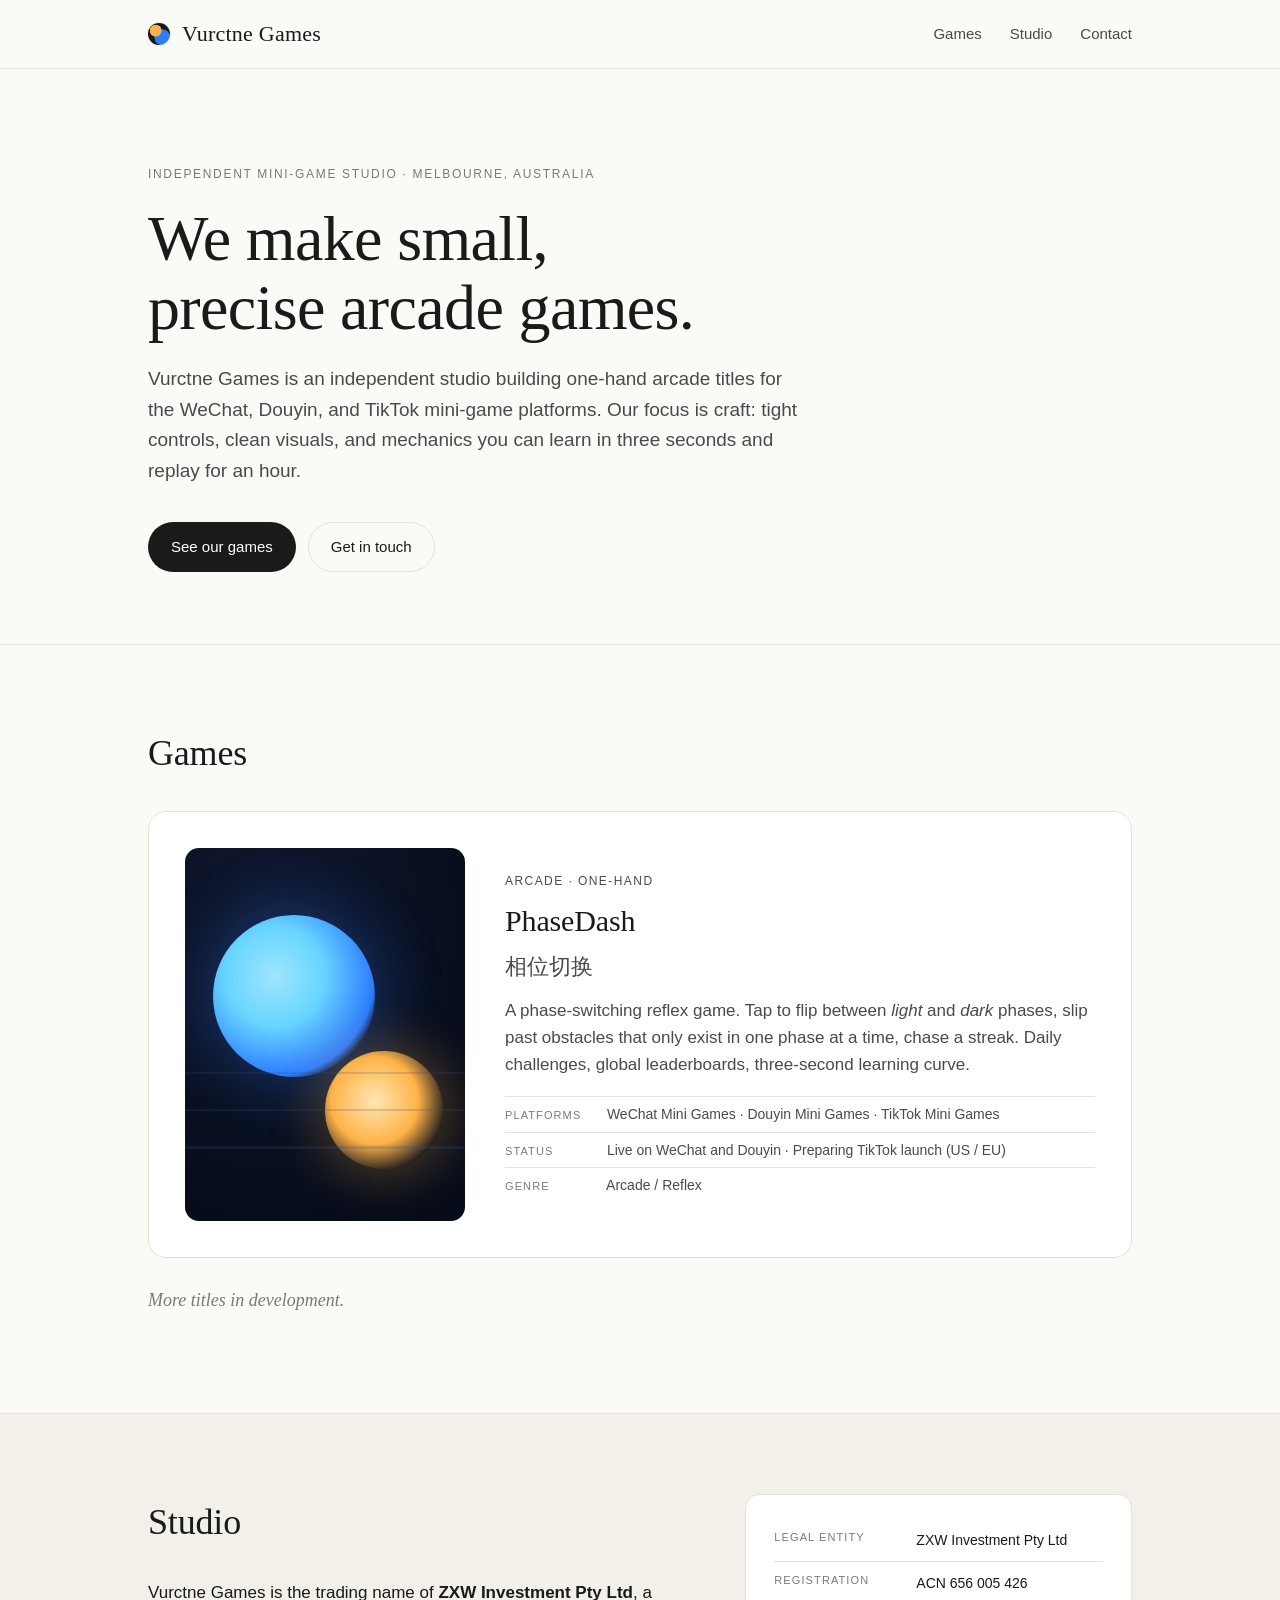
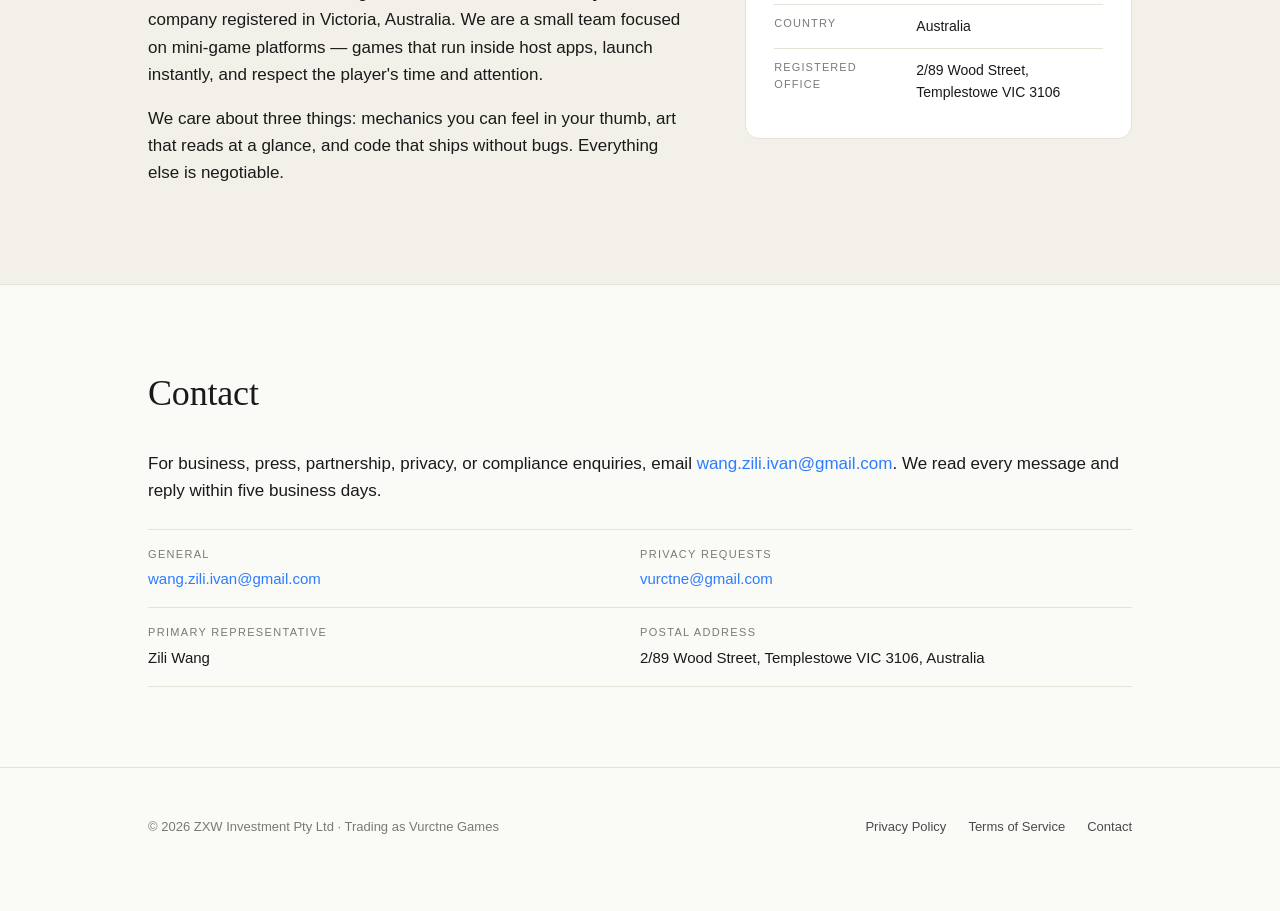
==== public/index.html @ df250c86 "Add wrangler.jsonc; move site into public/; add 404 page Cloudflare's Workers+Static-Assets flow dep" ====
<!doctype html>
<html lang="en">
<head>
<meta charset="utf-8" />
<meta name="viewport" content="width=device-width, initial-scale=1" />
<title>Vurctne Games — Independent mini-game studio</title>
<meta name="description" content="Vurctne Games is an independent mini-game studio based in Melbourne, Australia. We build arcade games for the WeChat, Douyin, and TikTok mini-game platforms." />
<link rel="stylesheet" href="styles.css" />
<link rel="icon" href="data:image/svg+xml,%3Csvg xmlns='http://www.w3.org/2000/svg' viewBox='0 0 32 32'%3E%3Ccircle cx='16' cy='16' r='12' fill='%232D7CFF'/%3E%3Ccircle cx='16' cy='16' r='6' fill='%23FFB347'/%3E%3C/svg%3E" />
</head>
<body>

<header class="site-header">
  <div class="container header-inner">
    <a class="brand" href="/">
      <span class="brand-mark" aria-hidden="true"></span>
      <span class="brand-name">Vurctne Games</span>
    </a>
    <nav class="site-nav" aria-label="Primary">
      <a href="#games">Games</a>
      <a href="#studio">Studio</a>
      <a href="#contact">Contact</a>
    </nav>
  </div>
</header>

<main>

  <section class="hero">
    <div class="container">
      <p class="eyebrow">Independent mini-game studio · Melbourne, Australia</p>
      <h1>We make small, precise arcade games.</h1>
      <p class="lede">Vurctne Games is an independent studio building one-hand arcade titles for the WeChat, Douyin, and TikTok mini-game platforms. Our focus is craft: tight controls, clean visuals, and mechanics you can learn in three seconds and replay for an hour.</p>
      <div class="hero-actions">
        <a class="btn btn-primary" href="#games">See our games</a>
        <a class="btn btn-ghost" href="#contact">Get in touch</a>
      </div>
    </div>
  </section>

  <section id="games" class="section">
    <div class="container">
      <h2 class="section-title">Games</h2>

      <article class="game-card">
        <div class="game-art" aria-hidden="true">
          <div class="orb orb-cool"></div>
          <div class="orb orb-warm"></div>
          <div class="game-track"></div>
        </div>
        <div class="game-body">
          <p class="tag">Arcade · One-hand</p>
          <h3>PhaseDash</h3>
          <p class="game-chinese">相位切换</p>
          <p>A phase-switching reflex game. Tap to flip between <em>light</em> and <em>dark</em> phases, slip past obstacles that only exist in one phase at a time, chase a streak. Daily challenges, global leaderboards, three-second learning curve.</p>
          <ul class="game-meta">
            <li><strong>Platforms</strong> WeChat Mini Games · Douyin Mini Games · TikTok Mini Games</li>
            <li><strong>Status</strong> Live on WeChat and Douyin · Preparing TikTok launch (US / EU)</li>
            <li><strong>Genre</strong> Arcade / Reflex</li>
          </ul>
        </div>
      </article>

      <p class="more-soon">More titles in development.</p>
    </div>
  </section>

  <section id="studio" class="section section-alt">
    <div class="container two-col">
      <div>
        <h2 class="section-title">Studio</h2>
        <p>Vurctne Games is the trading name of <strong>ZXW Investment Pty Ltd</strong>, a company registered in Victoria, Australia. We are a small team focused on mini-game platforms — games that run inside host apps, launch instantly, and respect the player's time and attention.</p>
        <p>We care about three things: mechanics you can feel in your thumb, art that reads at a glance, and code that ships without bugs. Everything else is negotiable.</p>
      </div>
      <aside class="studio-facts">
        <dl>
          <div><dt>Legal entity</dt><dd>ZXW Investment Pty Ltd</dd></div>
          <div><dt>Registration</dt><dd>ACN 656 005 426</dd></div>
          <div><dt>Country</dt><dd>Australia</dd></div>
          <div><dt>Registered office</dt><dd>2/89 Wood Street, Templestowe VIC 3106</dd></div>
        </dl>
      </aside>
    </div>
  </section>

  <section id="contact" class="section">
    <div class="container">
      <h2 class="section-title">Contact</h2>
      <p>For business, press, partnership, privacy, or compliance enquiries, email <a href="mailto:wang.zili.ivan@gmail.com">wang.zili.ivan@gmail.com</a>. We read every message and reply within five business days.</p>
      <dl class="contact-list">
        <div><dt>General</dt><dd><a href="mailto:wang.zili.ivan@gmail.com">wang.zili.ivan@gmail.com</a></dd></div>
        <div><dt>Privacy requests</dt><dd><a href="mailto:vurctne@gmail.com">vurctne@gmail.com</a></dd></div>
        <div><dt>Primary representative</dt><dd>Zili Wang</dd></div>
        <div><dt>Postal address</dt><dd>2/89 Wood Street, Templestowe VIC 3106, Australia</dd></div>
      </dl>
    </div>
  </section>

</main>

<footer class="site-footer">
  <div class="container footer-inner">
    <p>&copy; <span id="year">2026</span> ZXW Investment Pty Ltd · Trading as Vurctne Games</p>
    <nav aria-label="Legal">
      <a href="privacy.html">Privacy Policy</a>
      <a href="terms.html">Terms of Service</a>
      <a href="mailto:wang.zili.ivan@gmail.com">Contact</a>
    </nav>
  </div>
</footer>

</body>
</html>
---- public/styles.css ----
:root {
  --bg: #FAFAF7;
  --bg-alt: #F2F0E9;
  --ink: #1A1A1A;
  --ink-soft: #4A4A4A;
  --muted: #7A7A75;
  --line: #E5E2D8;
  --accent: #2D7CFF;
  --accent-warm: #FFB347;
  --max: 1040px;
  --serif: "Instrument Serif", "Cormorant Garamond", "Source Serif Pro", Georgia, "Times New Roman", serif;
  --sans: "Inter", -apple-system, BlinkMacSystemFont, "Segoe UI", Roboto, "Helvetica Neue", Arial, sans-serif;
}

* { box-sizing: border-box; }

html, body {
  margin: 0;
  padding: 0;
  background: var(--bg);
  color: var(--ink);
  font-family: var(--sans);
  font-size: 17px;
  line-height: 1.6;
  -webkit-font-smoothing: antialiased;
  -moz-osx-font-smoothing: grayscale;
}

a {
  color: var(--accent);
  text-decoration: none;
  border-bottom: 1px solid transparent;
  transition: border-color 120ms ease;
}
a:hover { border-bottom-color: var(--accent); }

.container {
  max-width: var(--max);
  margin: 0 auto;
  padding: 0 28px;
}

/* ---------- header ---------- */
.site-header {
  border-bottom: 1px solid var(--line);
  background: var(--bg);
  position: sticky;
  top: 0;
  z-index: 10;
  backdrop-filter: saturate(160%) blur(8px);
  -webkit-backdrop-filter: saturate(160%) blur(8px);
}
.header-inner {
  display: flex;
  align-items: center;
  justify-content: space-between;
  height: 68px;
}
.brand {
  display: inline-flex;
  align-items: center;
  gap: 12px;
  color: var(--ink);
  border: none;
  font-weight: 500;
}
.brand-name {
  font-family: var(--serif);
  font-size: 22px;
  letter-spacing: 0.01em;
}
.brand-mark {
  width: 22px;
  height: 22px;
  border-radius: 50%;
  background:
    radial-gradient(circle at 35% 35%, var(--accent-warm) 0%, var(--accent-warm) 28%, transparent 30%),
    radial-gradient(circle at 65% 65%, var(--accent) 0%, var(--accent) 38%, transparent 40%),
    #1A1A1A;
  box-shadow: 0 0 0 1px rgba(0,0,0,0.06);
}
.site-nav {
  display: inline-flex;
  gap: 28px;
  font-size: 15px;
}
.site-nav a {
  color: var(--ink-soft);
  border: none;
}
.site-nav a:hover { color: var(--ink); }

/* ---------- hero ---------- */
.hero {
  padding: 96px 0 72px;
  border-bottom: 1px solid var(--line);
}
.eyebrow {
  text-transform: uppercase;
  font-size: 12px;
  letter-spacing: 0.14em;
  color: var(--muted);
  margin: 0 0 20px;
  font-weight: 500;
}
h1 {
  font-family: var(--serif);
  font-weight: 400;
  font-size: clamp(40px, 6vw, 64px);
  line-height: 1.08;
  letter-spacing: -0.01em;
  margin: 0 0 22px;
  max-width: 18ch;
}
.lede {
  font-size: 19px;
  color: var(--ink-soft);
  max-width: 62ch;
  margin: 0 0 36px;
}
.hero-actions { display: flex; gap: 12px; flex-wrap: wrap; }

.btn {
  display: inline-flex;
  align-items: center;
  justify-content: center;
  padding: 12px 22px;
  font-size: 15px;
  font-weight: 500;
  border-radius: 999px;
  border: 1px solid transparent;
  transition: transform 100ms ease, background 120ms ease, color 120ms ease, border-color 120ms ease;
}
.btn-primary {
  background: var(--ink);
  color: #fff;
}
.btn-primary:hover { background: #000; border-bottom-color: transparent; }
.btn-ghost {
  background: transparent;
  color: var(--ink);
  border-color: var(--line);
}
.btn-ghost:hover { border-color: var(--ink); border-bottom-color: var(--ink); }

/* ---------- sections ---------- */
.section {
  padding: 80px 0;
  border-bottom: 1px solid var(--line);
}
.section-alt { background: var(--bg-alt); }
.section-title {
  font-family: var(--serif);
  font-weight: 400;
  font-size: 36px;
  margin: 0 0 28px;
  letter-spacing: -0.005em;
}
h3 {
  font-family: var(--serif);
  font-weight: 400;
  font-size: 30px;
  margin: 0 0 4px;
  letter-spacing: -0.005em;
}

.two-col {
  display: grid;
  grid-template-columns: 1.4fr 1fr;
  gap: 56px;
  align-items: start;
}
@media (max-width: 760px) {
  .two-col { grid-template-columns: 1fr; gap: 32px; }
}

/* ---------- game card ---------- */
.game-card {
  display: grid;
  grid-template-columns: 280px 1fr;
  gap: 40px;
  align-items: center;
  padding: 36px;
  border: 1px solid var(--line);
  border-radius: 18px;
  background: #fff;
}
@media (max-width: 760px) {
  .game-card { grid-template-columns: 1fr; gap: 24px; padding: 24px; }
}

.game-art {
  position: relative;
  aspect-ratio: 3 / 4;
  border-radius: 14px;
  overflow: hidden;
  background: radial-gradient(120% 120% at 30% 20%, #0F1830 0%, #070C1A 70%);
}
.orb {
  position: absolute;
  border-radius: 50%;
  filter: blur(0.5px);
}
.orb-cool {
  width: 58%;
  aspect-ratio: 1;
  left: 10%;
  top: 18%;
  background: radial-gradient(circle at 38% 38%, #9FE5FF 0%, #67D5FF 35%, #2D7CFF 70%, rgba(45,124,255,0) 78%);
  box-shadow: 0 0 60px 10px rgba(45,124,255,0.28);
}
.orb-warm {
  width: 42%;
  aspect-ratio: 1;
  right: 8%;
  bottom: 14%;
  background: radial-gradient(circle at 42% 42%, #FFE6B3 0%, #FFB347 45%, rgba(255,179,71,0) 78%);
  box-shadow: 0 0 50px 8px rgba(255,179,71,0.28);
}
.game-track {
  position: absolute;
  inset: 0;
  background:
    linear-gradient(to bottom, transparent 0 60%, rgba(53,81,122,0.35) 60% 60.6%, transparent 60.6% 70%, rgba(53,81,122,0.35) 70% 70.6%, transparent 70.6% 80%, rgba(53,81,122,0.35) 80% 80.6%, transparent 80.6%);
  opacity: 0.6;
}

.game-body p { color: var(--ink-soft); margin: 10px 0; }
.game-chinese {
  font-family: var(--serif);
  font-size: 22px;
  color: var(--muted);
  margin: 0 0 12px !important;
}
.tag {
  display: inline-block;
  font-size: 12px;
  letter-spacing: 0.12em;
  text-transform: uppercase;
  color: var(--muted);
  margin: 0 0 6px !important;
  font-weight: 500;
}
.game-meta {
  list-style: none;
  padding: 0;
  margin: 18px 0 0;
  font-size: 14px;
  color: var(--ink-soft);
}
.game-meta li { padding: 6px 0; border-top: 1px solid var(--line); }
.game-meta li:first-child { border-top: 1px solid var(--line); }
.game-meta strong {
  display: inline-block;
  min-width: 88px;
  color: var(--muted);
  font-weight: 500;
  text-transform: uppercase;
  font-size: 11px;
  letter-spacing: 0.1em;
  margin-right: 10px;
}

.more-soon {
  color: var(--muted);
  font-style: italic;
  margin-top: 28px;
  font-family: var(--serif);
  font-size: 18px;
}

/* ---------- studio facts ---------- */
.studio-facts {
  border: 1px solid var(--line);
  border-radius: 14px;
  padding: 24px 28px;
  background: #fff;
}
.studio-facts dl { margin: 0; }
.studio-facts div {
  display: grid;
  grid-template-columns: 130px 1fr;
  gap: 12px;
  padding: 10px 0;
  border-top: 1px solid var(--line);
  font-size: 14px;
}
.studio-facts div:first-child { border-top: 0; }
.studio-facts dt {
  color: var(--muted);
  text-transform: uppercase;
  font-size: 11px;
  letter-spacing: 0.1em;
  font-weight: 500;
}
.studio-facts dd { margin: 0; color: var(--ink); }

/* ---------- contact ---------- */
.contact-list {
  margin: 24px 0 0;
  display: grid;
  grid-template-columns: repeat(2, 1fr);
  gap: 0;
  border-top: 1px solid var(--line);
}
@media (max-width: 640px) {
  .contact-list { grid-template-columns: 1fr; }
}
.contact-list div {
  padding: 16px 0;
  border-bottom: 1px solid var(--line);
  padding-right: 24px;
}
.contact-list dt {
  font-size: 11px;
  text-transform: uppercase;
  letter-spacing: 0.12em;
  color: var(--muted);
  margin-bottom: 4px;
  font-weight: 500;
}
.contact-list dd { margin: 0; font-size: 15px; }

/* ---------- footer ---------- */
.site-footer {
  padding: 36px 0 60px;
  background: var(--bg);
  color: var(--muted);
  font-size: 13px;
}
.footer-inner {
  display: flex;
  justify-content: space-between;
  align-items: center;
  gap: 20px;
  flex-wrap: wrap;
}
.site-footer nav { display: inline-flex; gap: 22px; }
.site-footer a {
  color: var(--ink-soft);
  border: none;
}
.site-footer a:hover { color: var(--ink); }

/* ---------- legal pages ---------- */
.legal {
  padding: 64px 0 80px;
}
.legal .container { max-width: 760px; }
.legal h1 {
  font-size: clamp(36px, 4.4vw, 48px);
  margin-bottom: 8px;
}
.legal .meta {
  color: var(--muted);
  font-size: 13px;
  text-transform: uppercase;
  letter-spacing: 0.1em;
  margin-bottom: 40px;
}
.legal h2 {
  font-family: var(--serif);
  font-weight: 400;
  font-size: 26px;
  margin: 44px 0 12px;
  letter-spacing: -0.005em;
}
.legal h3 {
  font-family: var(--sans);
  font-weight: 600;
  font-size: 17px;
  margin: 24px 0 8px;
  letter-spacing: 0;
}
.legal p, .legal li {
  color: var(--ink-soft);
}
.legal ul, .legal ol { padding-left: 22px; }
.legal li { margin: 6px 0; }
.legal .toc {
  background: var(--bg-alt);
  border: 1px solid var(--line);
  border-radius: 12px;
  padding: 20px 24px;
  margin: 28px 0 40px;
  font-size: 15px;
}
.legal .toc ol { margin: 8px 0 0; padding-left: 20px; }
.legal .toc li { margin: 4px 0; }
.legal .toc a { color: var(--ink); border: none; }
.legal .toc a:hover { color: var(--accent); }

.back-link {
  display: inline-flex;
  align-items: center;
  gap: 6px;
  color: var(--muted);
  font-size: 14px;
  margin-bottom: 20px;
  border: none;
}
.back-link:hover { color: var(--ink); border: none; }
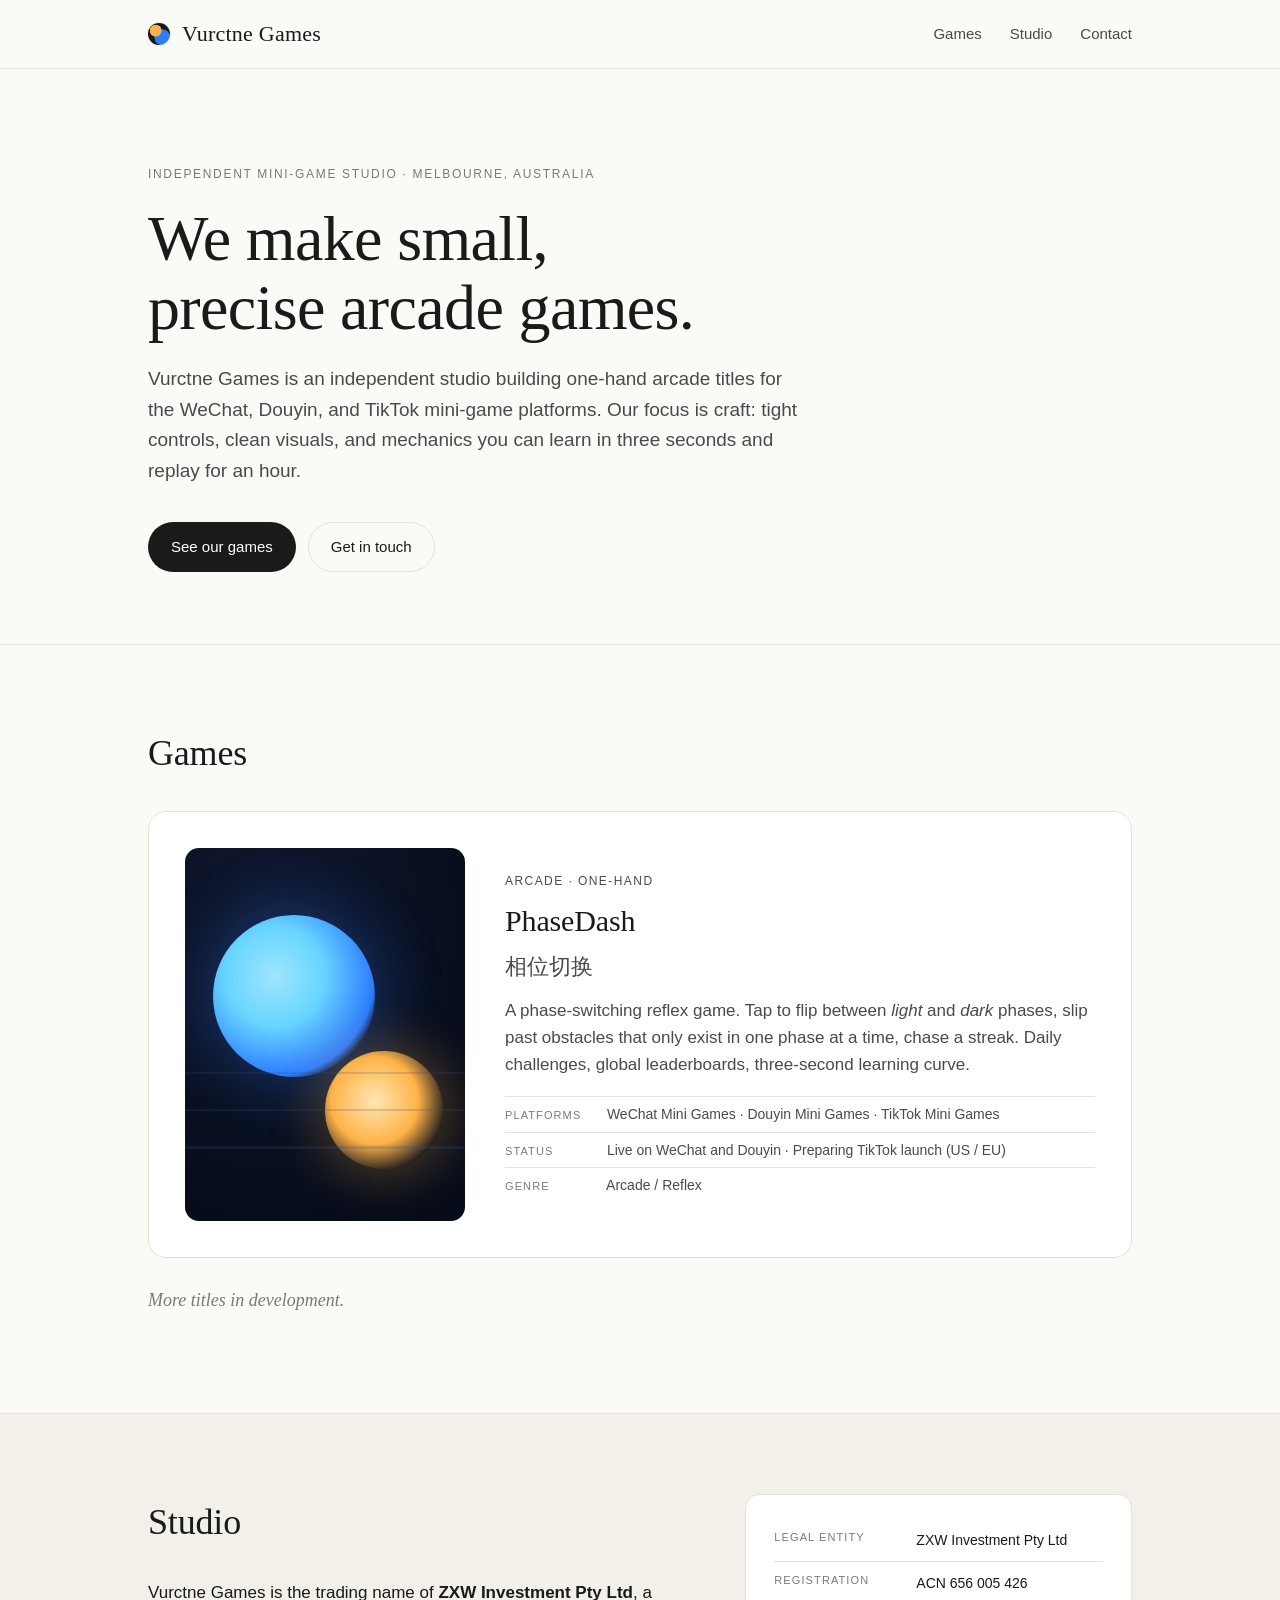
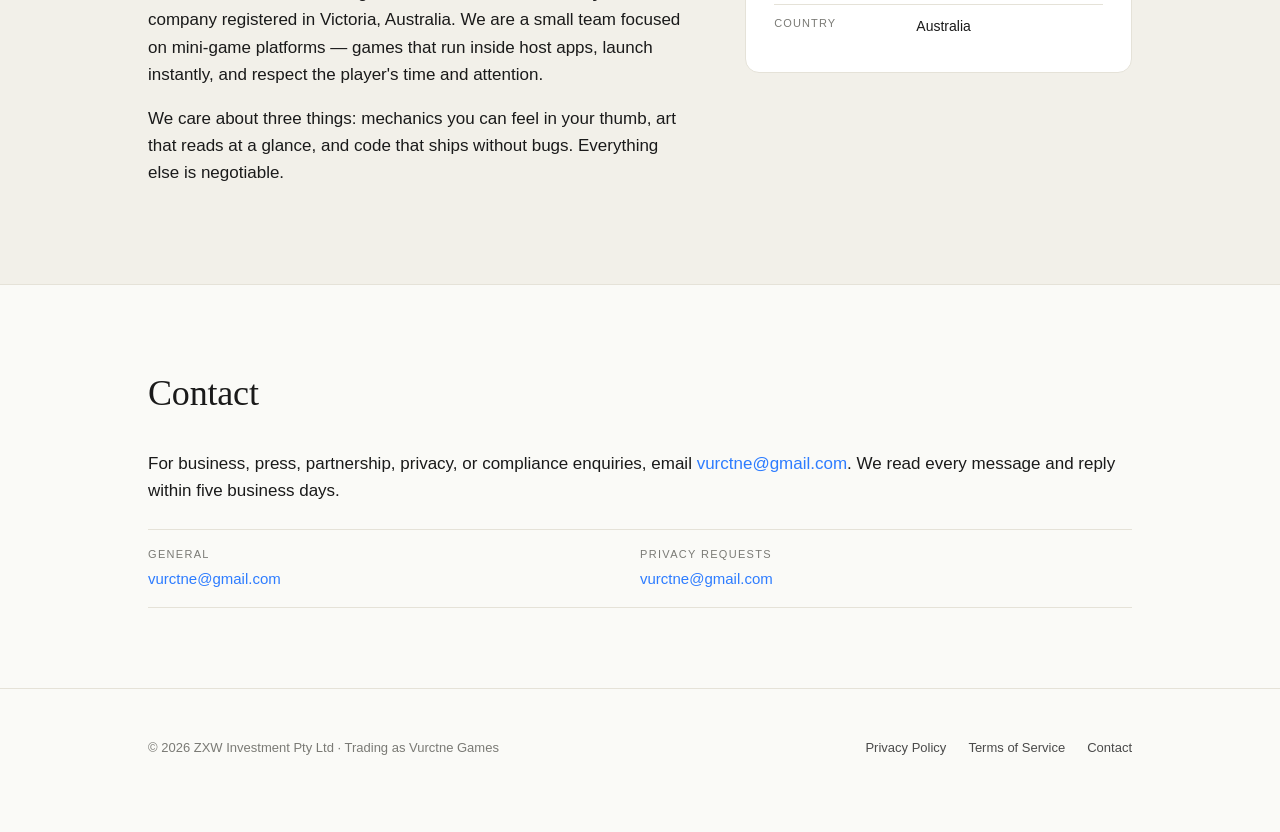
==== commit fed3adb5: "Remove personal address, name, and personal email from site Privacy: strip the registered home addre" ====
--- a/public/index.html
+++ b/public/index.html
@@ -77,7 +77,6 @@
           <div><dt>Legal entity</dt><dd>ZXW Investment Pty Ltd</dd></div>
           <div><dt>Registration</dt><dd>ACN 656 005 426</dd></div>
           <div><dt>Country</dt><dd>Australia</dd></div>
-          <div><dt>Registered office</dt><dd>2/89 Wood Street, Templestowe VIC 3106</dd></div>
         </dl>
       </aside>
     </div>
@@ -86,12 +85,10 @@
   <section id="contact" class="section">
     <div class="container">
       <h2 class="section-title">Contact</h2>
-      <p>For business, press, partnership, privacy, or compliance enquiries, email <a href="mailto:wang.zili.ivan@gmail.com">wang.zili.ivan@gmail.com</a>. We read every message and reply within five business days.</p>
+      <p>For business, press, partnership, privacy, or compliance enquiries, email <a href="mailto:vurctne@gmail.com">vurctne@gmail.com</a>. We read every message and reply within five business days.</p>
       <dl class="contact-list">
-        <div><dt>General</dt><dd><a href="mailto:wang.zili.ivan@gmail.com">wang.zili.ivan@gmail.com</a></dd></div>
+        <div><dt>General</dt><dd><a href="mailto:vurctne@gmail.com">vurctne@gmail.com</a></dd></div>
         <div><dt>Privacy requests</dt><dd><a href="mailto:vurctne@gmail.com">vurctne@gmail.com</a></dd></div>
-        <div><dt>Primary representative</dt><dd>Zili Wang</dd></div>
-        <div><dt>Postal address</dt><dd>2/89 Wood Street, Templestowe VIC 3106, Australia</dd></div>
       </dl>
     </div>
   </section>
@@ -104,7 +101,7 @@
     <nav aria-label="Legal">
       <a href="privacy.html">Privacy Policy</a>
       <a href="terms.html">Terms of Service</a>
-      <a href="mailto:wang.zili.ivan@gmail.com">Contact</a>
+      <a href="mailto:vurctne@gmail.com">Contact</a>
     </nav>
   </div>
 </footer>
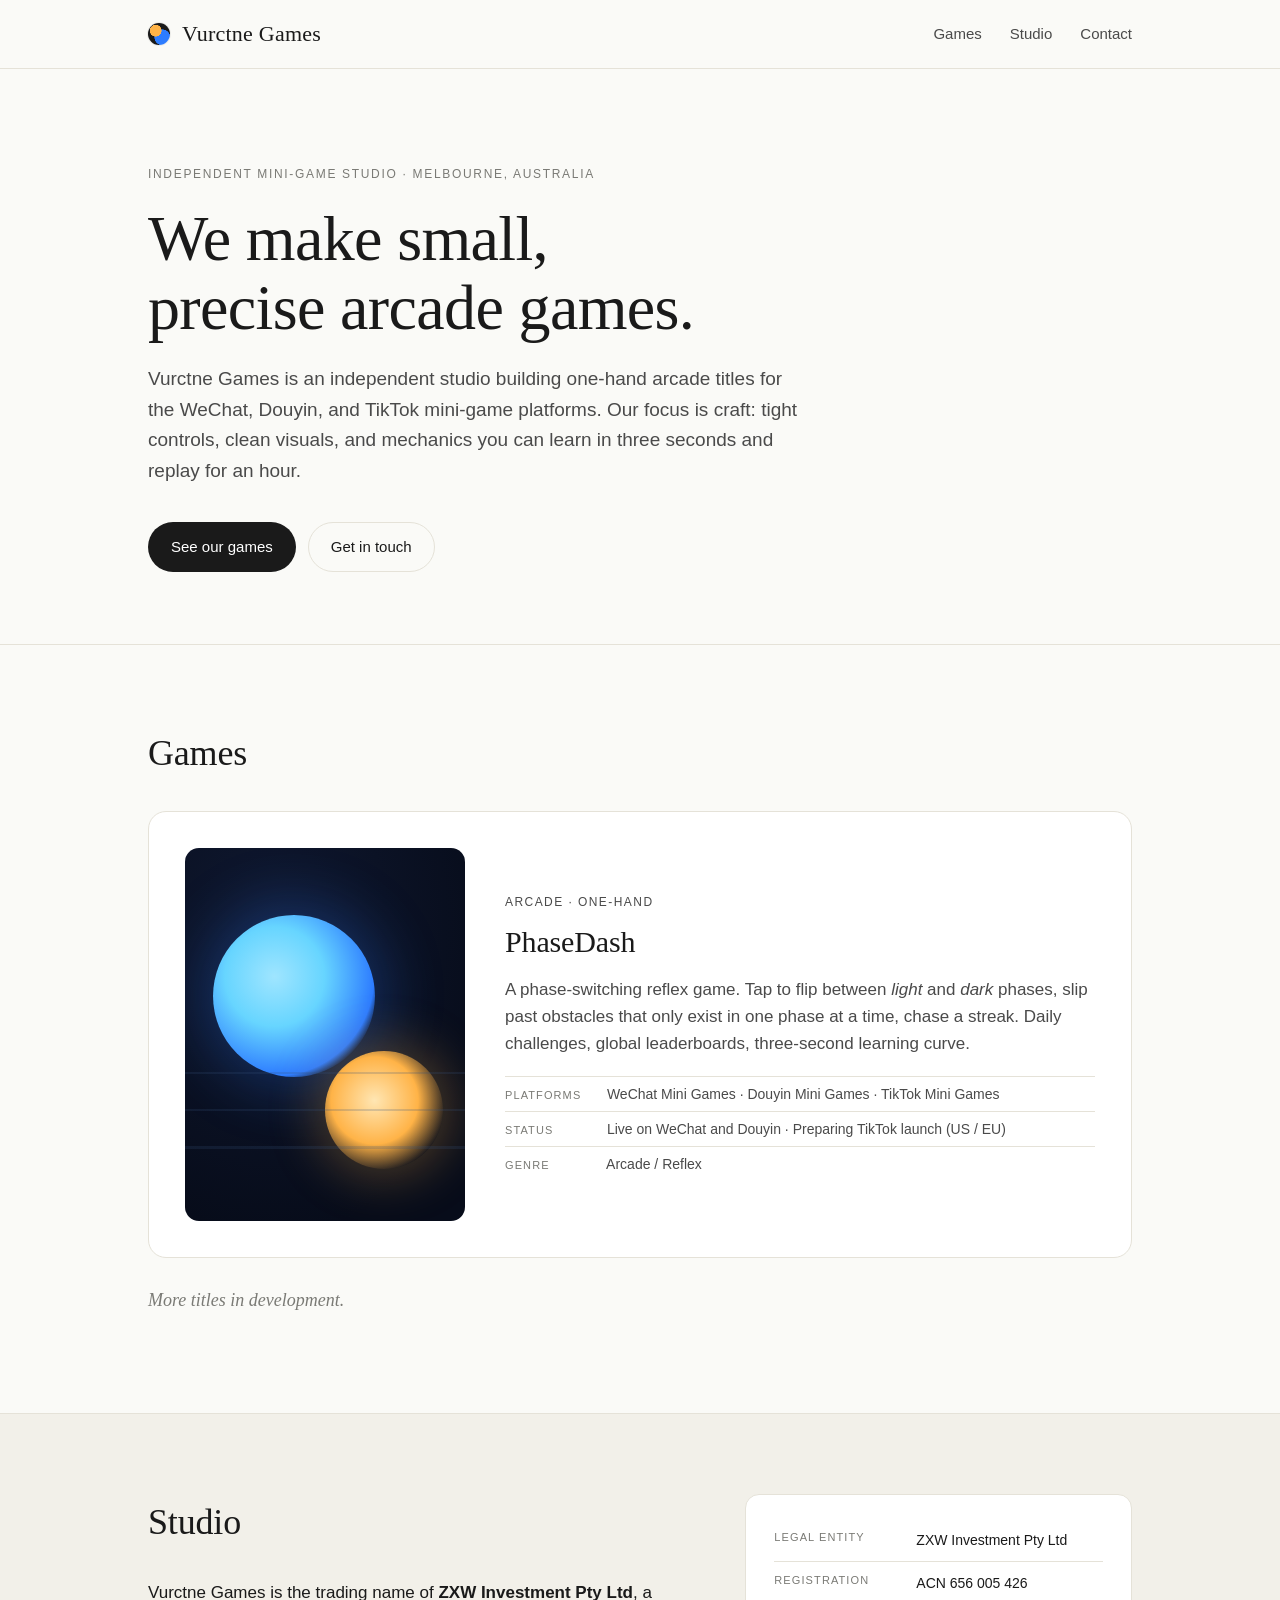
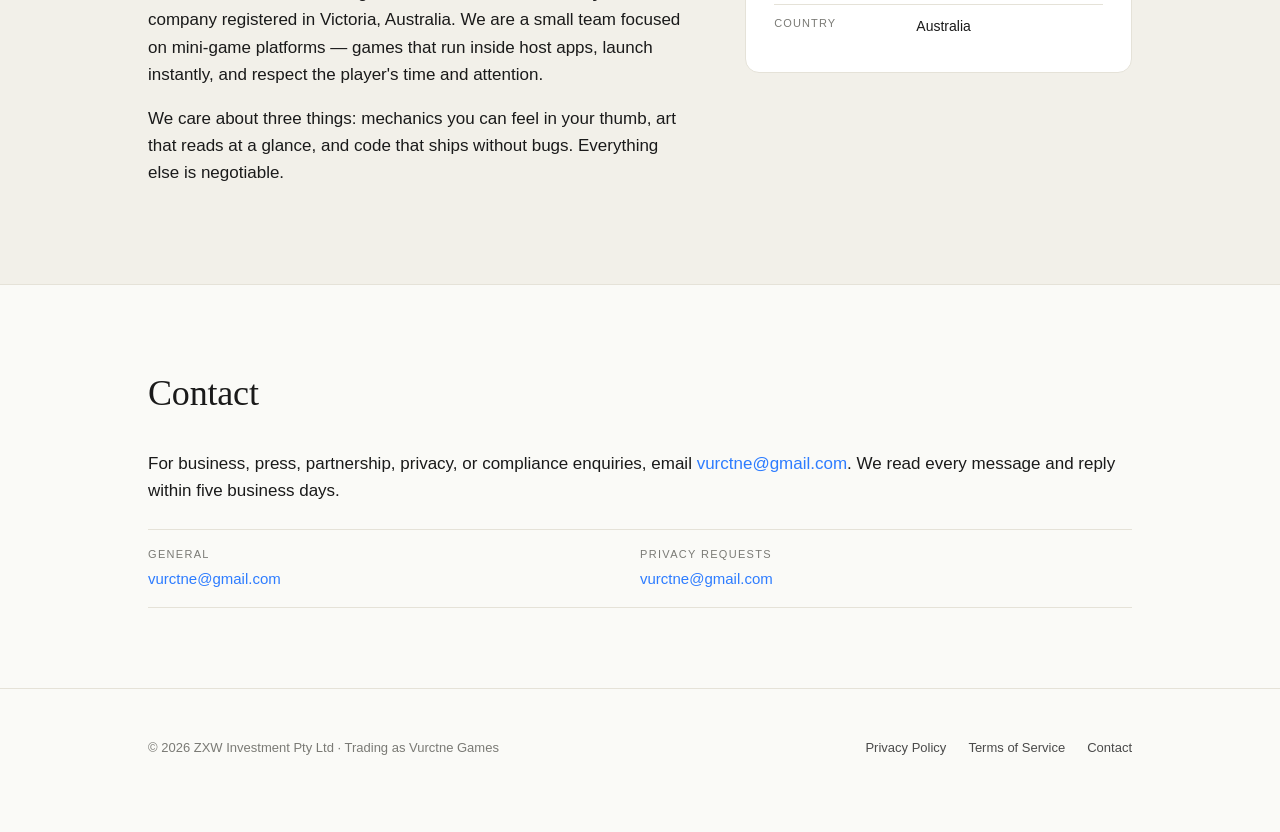
==== commit c65fa5d5: "Remove Chinese subtitle from PhaseDash game card Co-Authored-By: Claude Opus 4.7 (1M context) <norep" ====
--- a/public/index.html
+++ b/public/index.html
@@ -51,7 +51,6 @@
         <div class="game-body">
           <p class="tag">Arcade · One-hand</p>
           <h3>PhaseDash</h3>
-          <p class="game-chinese">相位切换</p>
           <p>A phase-switching reflex game. Tap to flip between <em>light</em> and <em>dark</em> phases, slip past obstacles that only exist in one phase at a time, chase a streak. Daily challenges, global leaderboards, three-second learning curve.</p>
           <ul class="game-meta">
             <li><strong>Platforms</strong> WeChat Mini Games · Douyin Mini Games · TikTok Mini Games</li>
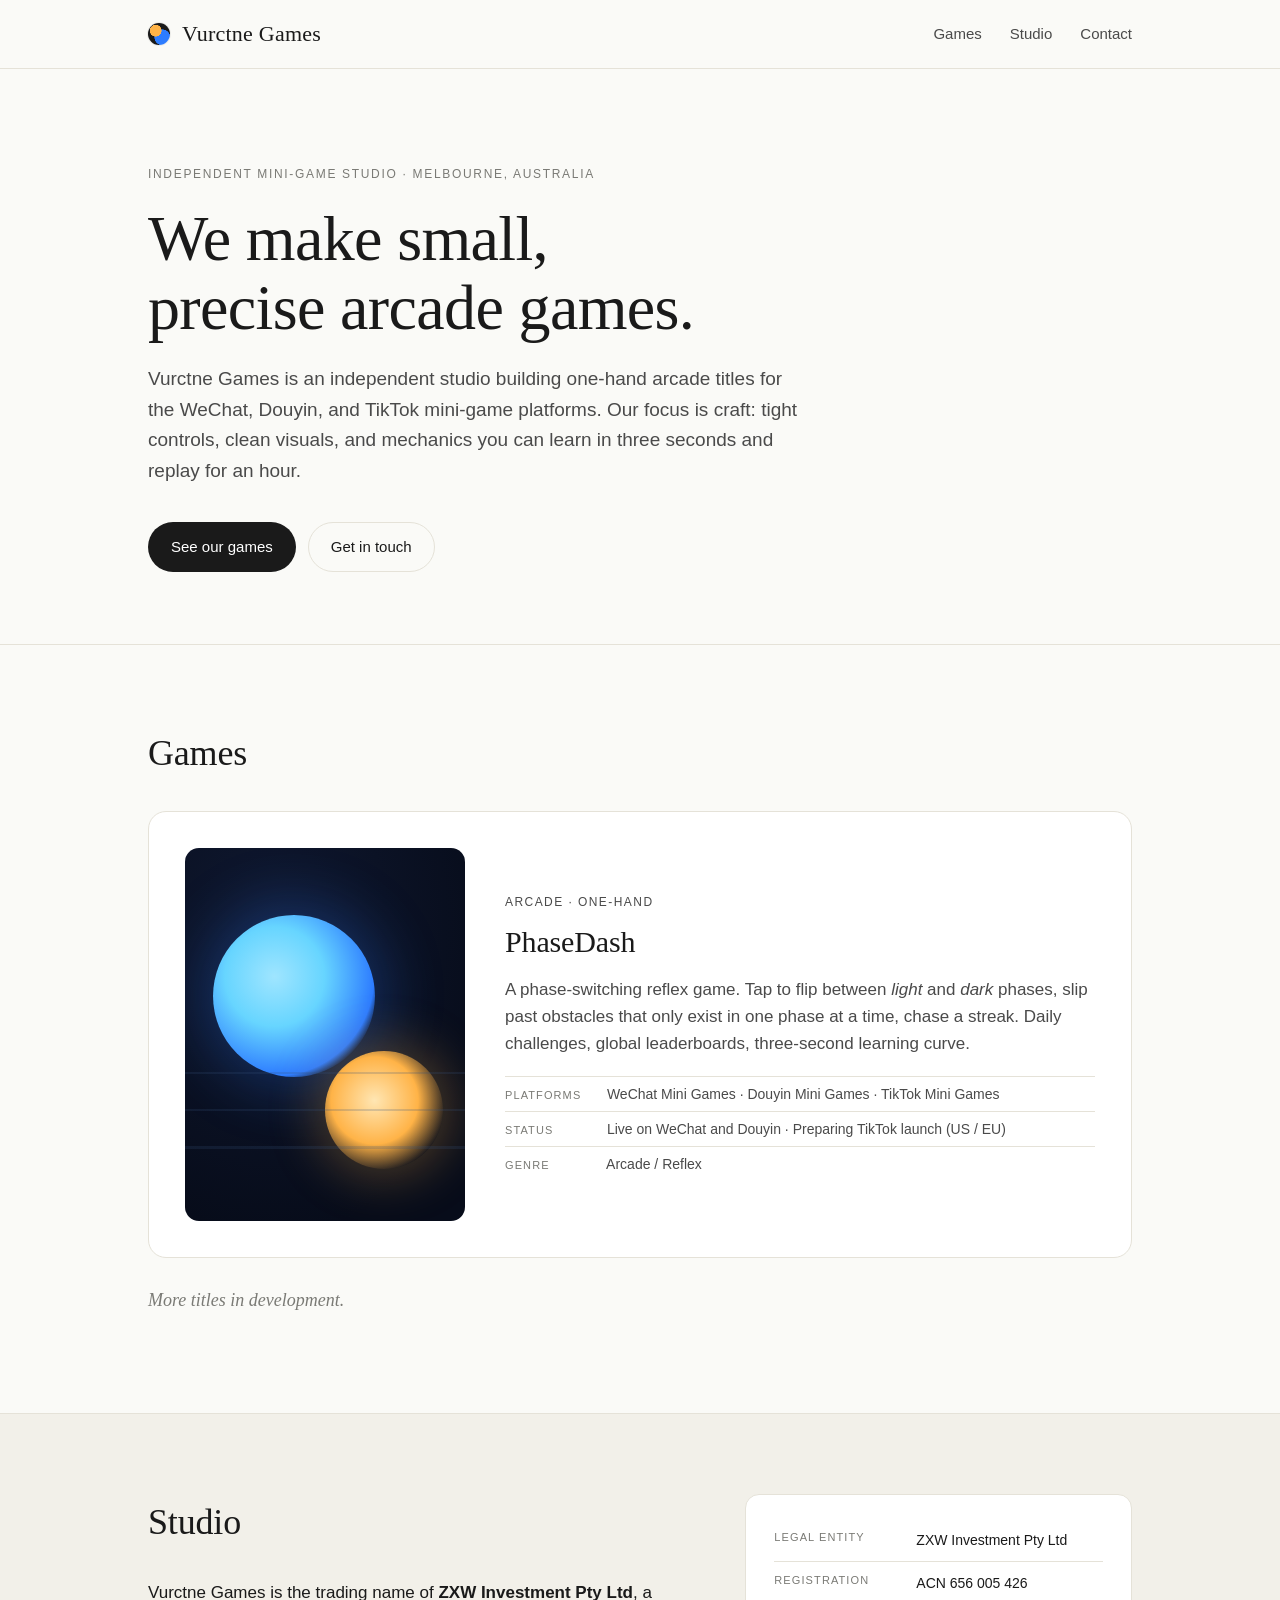
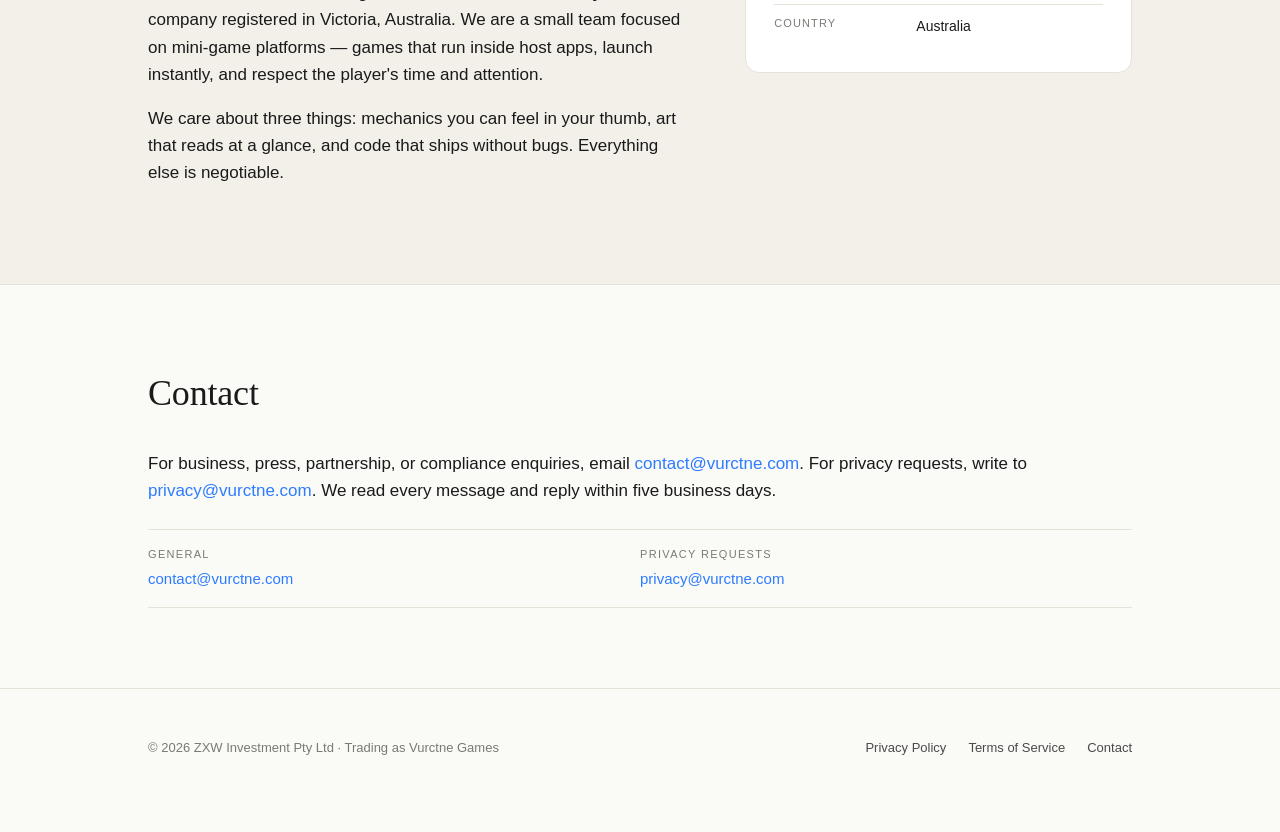
==== commit c6155470: "Swap contact emails to @vurctne.com domain addresses Now that Cloudflare Email Routing is live, use " ====
--- a/public/index.html
+++ b/public/index.html
@@ -84,10 +84,10 @@
   <section id="contact" class="section">
     <div class="container">
       <h2 class="section-title">Contact</h2>
-      <p>For business, press, partnership, privacy, or compliance enquiries, email <a href="mailto:vurctne@gmail.com">vurctne@gmail.com</a>. We read every message and reply within five business days.</p>
+      <p>For business, press, partnership, or compliance enquiries, email <a href="mailto:contact@vurctne.com">contact@vurctne.com</a>. For privacy requests, write to <a href="mailto:privacy@vurctne.com">privacy@vurctne.com</a>. We read every message and reply within five business days.</p>
       <dl class="contact-list">
-        <div><dt>General</dt><dd><a href="mailto:vurctne@gmail.com">vurctne@gmail.com</a></dd></div>
-        <div><dt>Privacy requests</dt><dd><a href="mailto:vurctne@gmail.com">vurctne@gmail.com</a></dd></div>
+        <div><dt>General</dt><dd><a href="mailto:contact@vurctne.com">contact@vurctne.com</a></dd></div>
+        <div><dt>Privacy requests</dt><dd><a href="mailto:privacy@vurctne.com">privacy@vurctne.com</a></dd></div>
       </dl>
     </div>
   </section>
@@ -100,7 +100,7 @@
     <nav aria-label="Legal">
       <a href="privacy.html">Privacy Policy</a>
       <a href="terms.html">Terms of Service</a>
-      <a href="mailto:vurctne@gmail.com">Contact</a>
+      <a href="mailto:contact@vurctne.com">Contact</a>
     </nav>
   </div>
 </footer>
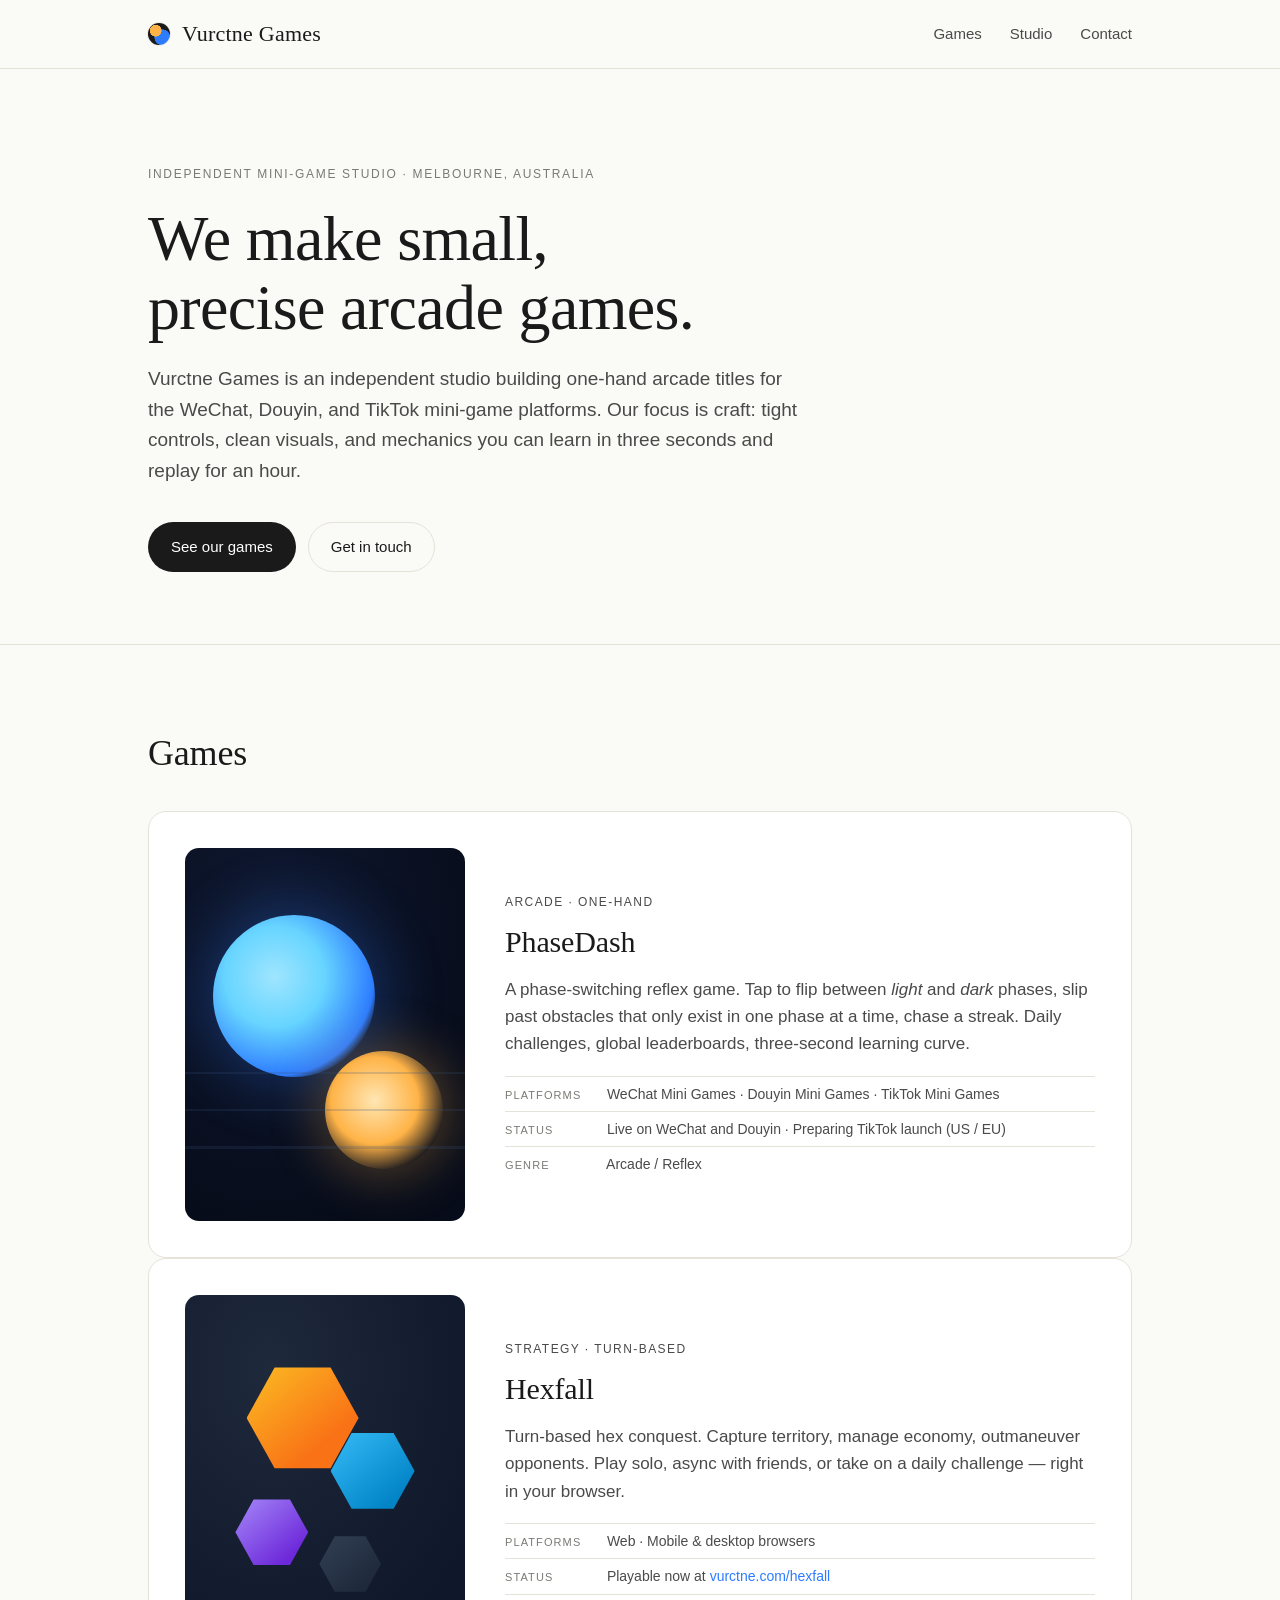
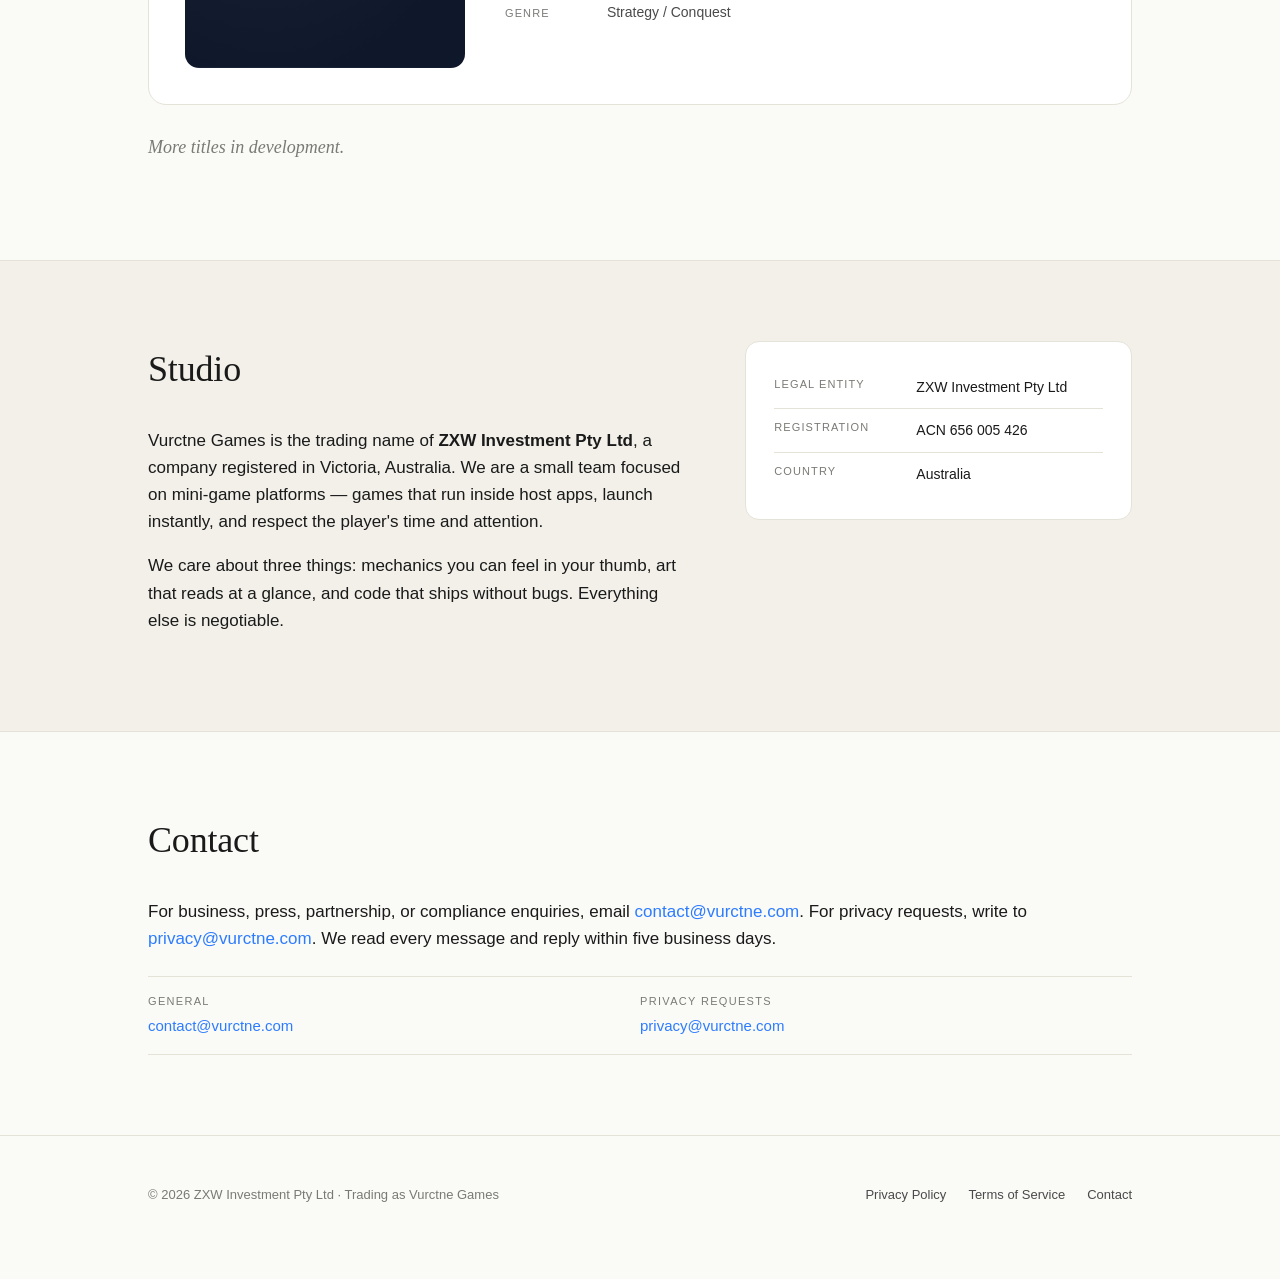
==== commit e4291310: "Add Hexfall game: /hexfall route and landing-page card Hexfall is a turn-based hex strategy game pla" ====
--- a/public/index.html
+++ b/public/index.html
@@ -60,6 +60,25 @@
         </div>
       </article>
 
+      <article class="game-card">
+        <a href="/hexfall" class="game-art game-art-hex" aria-label="Play Hexfall">
+          <span class="hex hex-a"></span>
+          <span class="hex hex-b"></span>
+          <span class="hex hex-c"></span>
+          <span class="hex hex-d"></span>
+        </a>
+        <div class="game-body">
+          <p class="tag">Strategy · Turn-based</p>
+          <h3>Hexfall</h3>
+          <p>Turn-based hex conquest. Capture territory, manage economy, outmaneuver opponents. Play solo, async with friends, or take on a daily challenge — right in your browser.</p>
+          <ul class="game-meta">
+            <li><strong>Platforms</strong> Web · Mobile &amp; desktop browsers</li>
+            <li><strong>Status</strong> Playable now at <a href="/hexfall">vurctne.com/hexfall</a></li>
+            <li><strong>Genre</strong> Strategy / Conquest</li>
+          </ul>
+        </div>
+      </article>
+
       <p class="more-soon">More titles in development.</p>
     </div>
   </section>
--- a/public/styles.css
+++ b/public/styles.css
@@ -225,6 +225,47 @@
   opacity: 0.6;
 }
 
+a.game-art { display: block; transition: filter 120ms ease; }
+a.game-art:hover { filter: brightness(1.08); }
+
+.game-art-hex {
+  background: radial-gradient(120% 120% at 30% 20%, #1e293b 0%, #0f172a 70%);
+}
+.hex {
+  position: absolute;
+  display: block;
+  aspect-ratio: 1;
+  clip-path: polygon(25% 5%, 75% 5%, 100% 50%, 75% 95%, 25% 95%, 0% 50%);
+}
+.hex-a {
+  width: 40%;
+  left: 22%;
+  top: 18%;
+  background: linear-gradient(140deg, #fbbf24 0%, #f97316 70%);
+  box-shadow: 0 0 40px 4px rgba(251,146,60,0.35);
+}
+.hex-b {
+  width: 30%;
+  left: 52%;
+  top: 36%;
+  background: linear-gradient(140deg, #38bdf8 0%, #0284c7 80%);
+  box-shadow: 0 0 32px 3px rgba(56,189,248,0.3);
+}
+.hex-c {
+  width: 26%;
+  left: 18%;
+  top: 54%;
+  background: linear-gradient(140deg, #a78bfa 0%, #6d28d9 80%);
+  box-shadow: 0 0 28px 3px rgba(167,139,250,0.28);
+}
+.hex-d {
+  width: 22%;
+  left: 48%;
+  top: 64%;
+  background: linear-gradient(140deg, #334155 0%, #1e293b 80%);
+  box-shadow: 0 0 24px 2px rgba(148,163,184,0.18);
+}
+
 .game-body p { color: var(--ink-soft); margin: 10px 0; }
 .game-chinese {
   font-family: var(--serif);
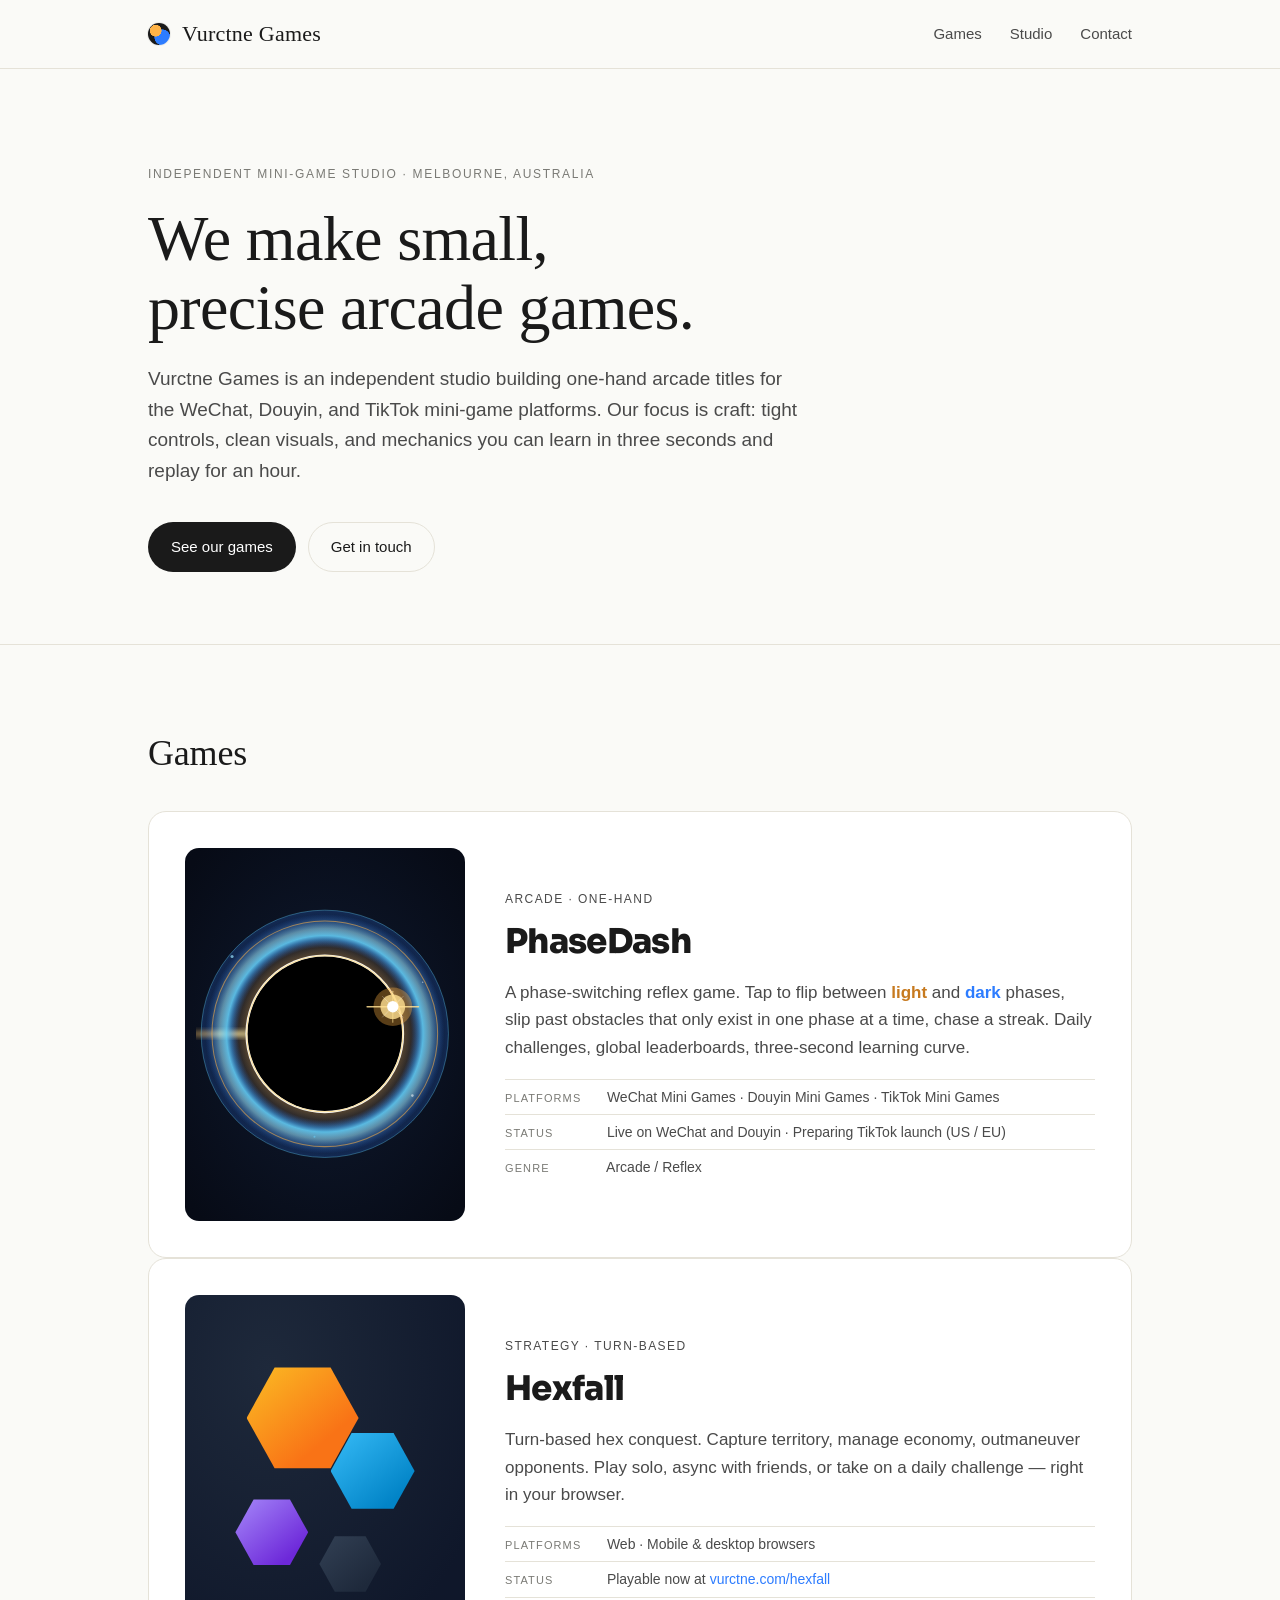
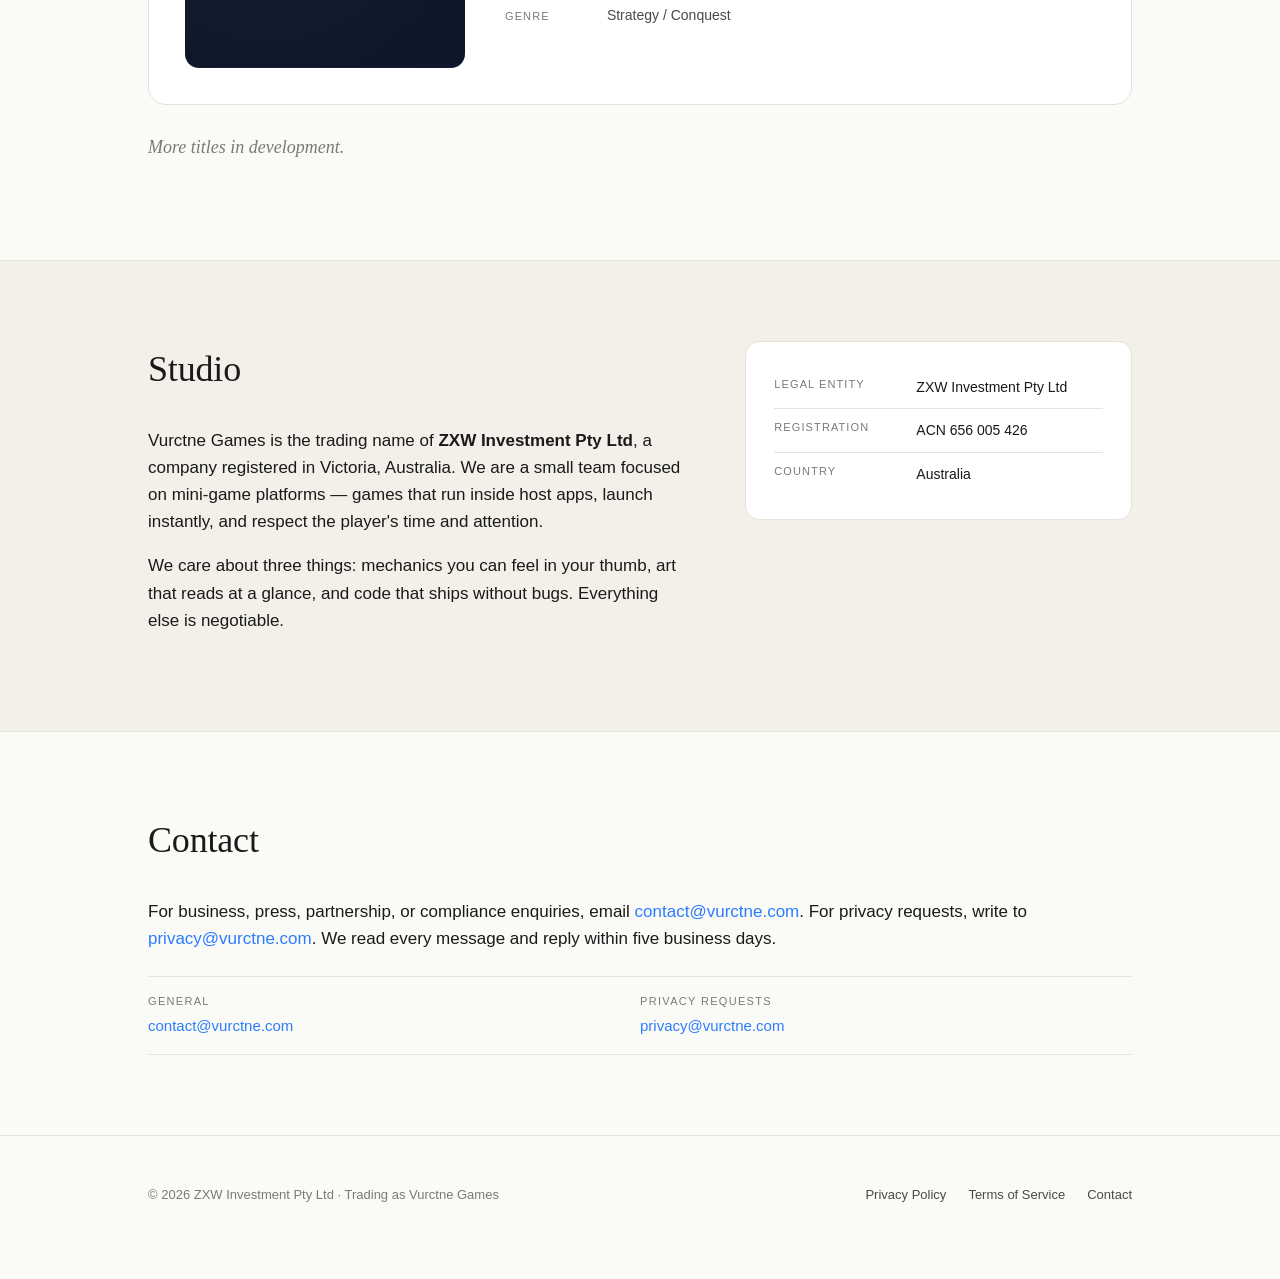
==== commit e195b0e3: "Apply PhaseDash Chromatic Corona brand to site - Replace placeholder orb art with the full Corona lo" ====
--- a/public/index.html
+++ b/public/index.html
@@ -6,7 +6,10 @@
 <title>Vurctne Games — Independent mini-game studio</title>
 <meta name="description" content="Vurctne Games is an independent mini-game studio based in Melbourne, Australia. We build arcade games for the WeChat, Douyin, and TikTok mini-game platforms." />
 <link rel="stylesheet" href="styles.css" />
-<link rel="icon" href="data:image/svg+xml,%3Csvg xmlns='http://www.w3.org/2000/svg' viewBox='0 0 32 32'%3E%3Ccircle cx='16' cy='16' r='12' fill='%232D7CFF'/%3E%3Ccircle cx='16' cy='16' r='6' fill='%23FFB347'/%3E%3C/svg%3E" />
+<link rel="preconnect" href="https://fonts.googleapis.com">
+<link rel="preconnect" href="https://fonts.gstatic.com" crossorigin>
+<link href="https://fonts.googleapis.com/css2?family=Sora:wght@600;700;800&display=swap" rel="stylesheet">
+<link rel="icon" href="data:image/svg+xml,%3Csvg xmlns='http://www.w3.org/2000/svg' viewBox='0 0 32 32'%3E%3Crect width='32' height='32' rx='7' fill='%23070B16'/%3E%3Ccircle cx='16' cy='16' r='10' fill='%23FFB347' opacity='0.35'/%3E%3Ccircle cx='16' cy='16' r='8' fill='%23FFB347' opacity='0.65'/%3E%3Ccircle cx='16' cy='16' r='6.2' fill='%23FFFFFF' opacity='0.95'/%3E%3Ccircle cx='16' cy='16' r='6' fill='%23000'/%3E%3Ccircle cx='16' cy='16' r='6' fill='none' stroke='%23FFE092' stroke-width='0.4'/%3E%3C/svg%3E" />
 </head>
 <body>
 
@@ -44,14 +47,65 @@
 
       <article class="game-card">
         <div class="game-art" aria-hidden="true">
-          <div class="orb orb-cool"></div>
-          <div class="orb orb-warm"></div>
-          <div class="game-track"></div>
+          <svg viewBox="0 0 200 200" class="logo-corona" preserveAspectRatio="xMidYMid meet">
+            <defs>
+              <radialGradient id="cc-hot" cx="50%" cy="50%" r="50%">
+                <stop offset="55%" stop-color="#FFB347" stop-opacity="0"/>
+                <stop offset="64%" stop-color="#FFE092" stop-opacity="1"/>
+                <stop offset="70%" stop-color="#ffffff" stop-opacity="0.95"/>
+                <stop offset="78%" stop-color="#FFB347" stop-opacity="0.4"/>
+                <stop offset="100%" stop-color="#FFB347" stop-opacity="0"/>
+              </radialGradient>
+              <radialGradient id="cc-cool" cx="50%" cy="50%" r="50%">
+                <stop offset="72%" stop-color="#2D7CFF" stop-opacity="0"/>
+                <stop offset="82%" stop-color="#67D5FF" stop-opacity="0.85"/>
+                <stop offset="88%" stop-color="#9AE6FF" stop-opacity="0.55"/>
+                <stop offset="100%" stop-color="#2D7CFF" stop-opacity="0"/>
+              </radialGradient>
+              <radialGradient id="cc-dusk" cx="50%" cy="50%" r="65%">
+                <stop offset="55%" stop-color="#2D7CFF" stop-opacity="0"/>
+                <stop offset="100%" stop-color="#2D7CFF" stop-opacity="0.45"/>
+              </radialGradient>
+              <linearGradient id="cc-streak" x1="0" x2="1">
+                <stop offset="0%" stop-color="#FFB347" stop-opacity="0"/>
+                <stop offset="50%" stop-color="#FFE092" stop-opacity="0.9"/>
+                <stop offset="85%" stop-color="#67D5FF" stop-opacity="0.5"/>
+                <stop offset="100%" stop-color="#2D7CFF" stop-opacity="0"/>
+              </linearGradient>
+              <filter id="cc-soft" x="-50%" y="-50%" width="200%" height="200%">
+                <feGaussianBlur stdDeviation="2"/>
+              </filter>
+            </defs>
+            <circle cx="100" cy="100" r="96" fill="url(#cc-dusk)"/>
+            <rect x="-24" y="97.6" width="104" height="4.8" rx="2.4" fill="url(#cc-streak)" filter="url(#cc-soft)"/>
+            <circle cx="100" cy="100" r="93" fill="url(#cc-cool)"/>
+            <circle cx="100" cy="100" r="96" fill="none" stroke="#67D5FF" stroke-opacity="0.45" stroke-width="0.6"/>
+            <circle cx="100" cy="100" r="73.2" fill="url(#cc-hot)"/>
+            <circle cx="100" cy="100" r="87.6" fill="none" stroke="#FFB347" stroke-opacity="0.55" stroke-width="0.8"/>
+            <circle cx="100" cy="100" r="61.6" fill="#ffffff" opacity="0.95"/>
+            <circle cx="100" cy="100" r="60" fill="#000"/>
+            <circle cx="100" cy="100" r="57" fill="none" stroke="#000" stroke-opacity="0.6" stroke-width="2.4"/>
+            <circle cx="100" cy="100" r="60.6" fill="none" stroke="#FFE092" stroke-opacity="0.9" stroke-width="0.8"/>
+            <g>
+              <circle cx="152.8" cy="79" r="15" fill="#FFB347" opacity="0.35"/>
+              <circle cx="152.8" cy="79" r="9.6" fill="#FFE092" opacity="0.8"/>
+              <line x1="132.8" y1="79" x2="172.8" y2="79" stroke="#FFE092" stroke-opacity="0.85" stroke-width="1" stroke-linecap="round"/>
+              <line x1="152.8" y1="67" x2="152.8" y2="91" stroke="#FFE092" stroke-opacity="0.7" stroke-width="0.8" stroke-linecap="round"/>
+              <line x1="144.8" y1="71" x2="160.8" y2="87" stroke="#ffffff" stroke-opacity="0.45" stroke-width="0.5" stroke-linecap="round"/>
+              <line x1="144.8" y1="87" x2="160.8" y2="71" stroke="#ffffff" stroke-opacity="0.45" stroke-width="0.5" stroke-linecap="round"/>
+              <circle cx="152.8" cy="79" r="4.4" fill="#ffffff"/>
+              <circle cx="152.8" cy="79" r="2" fill="#ffffff"/>
+            </g>
+            <circle cx="28" cy="40" r="1.2" fill="#9AE6FF" opacity="0.7"/>
+            <circle cx="168" cy="148" r="1" fill="#ffffff" opacity="0.55"/>
+            <circle cx="92" cy="180" r="0.8" fill="#67D5FF" opacity="0.55"/>
+            <circle cx="176" cy="60" r="0.6" fill="#ffffff" opacity="0.5"/>
+          </svg>
         </div>
         <div class="game-body">
           <p class="tag">Arcade · One-hand</p>
           <h3>PhaseDash</h3>
-          <p>A phase-switching reflex game. Tap to flip between <em>light</em> and <em>dark</em> phases, slip past obstacles that only exist in one phase at a time, chase a streak. Daily challenges, global leaderboards, three-second learning curve.</p>
+          <p>A phase-switching reflex game. Tap to flip between <em class="phase-light">light</em> and <em class="phase-dark">dark</em> phases, slip past obstacles that only exist in one phase at a time, chase a streak. Daily challenges, global leaderboards, three-second learning curve.</p>
           <ul class="game-meta">
             <li><strong>Platforms</strong> WeChat Mini Games · Douyin Mini Games · TikTok Mini Games</li>
             <li><strong>Status</strong> Live on WeChat and Douyin · Preparing TikTok launch (US / EU)</li>
--- a/public/styles.css
+++ b/public/styles.css
@@ -163,6 +163,22 @@
   margin: 0 0 4px;
   letter-spacing: -0.005em;
 }
+.game-body h3 {
+  font-family: "Sora", var(--sans);
+  font-weight: 800;
+  font-size: 34px;
+  letter-spacing: -0.02em;
+}
+.game-body em.phase-light {
+  font-style: normal;
+  color: #C77A1F;
+  font-weight: 600;
+}
+.game-body em.phase-dark {
+  font-style: normal;
+  color: #2D7CFF;
+  font-weight: 600;
+}
 
 .two-col {
   display: grid;
@@ -194,7 +210,15 @@
   aspect-ratio: 3 / 4;
   border-radius: 14px;
   overflow: hidden;
-  background: radial-gradient(120% 120% at 30% 20%, #0F1830 0%, #070C1A 70%);
+  background: radial-gradient(120% 120% at 50% 50%, #0F1A30 0%, #070B16 55%, #030610 100%);
+  display: flex;
+  align-items: center;
+  justify-content: center;
+}
+.logo-corona {
+  width: 92%;
+  height: auto;
+  display: block;
 }
 .orb {
   position: absolute;
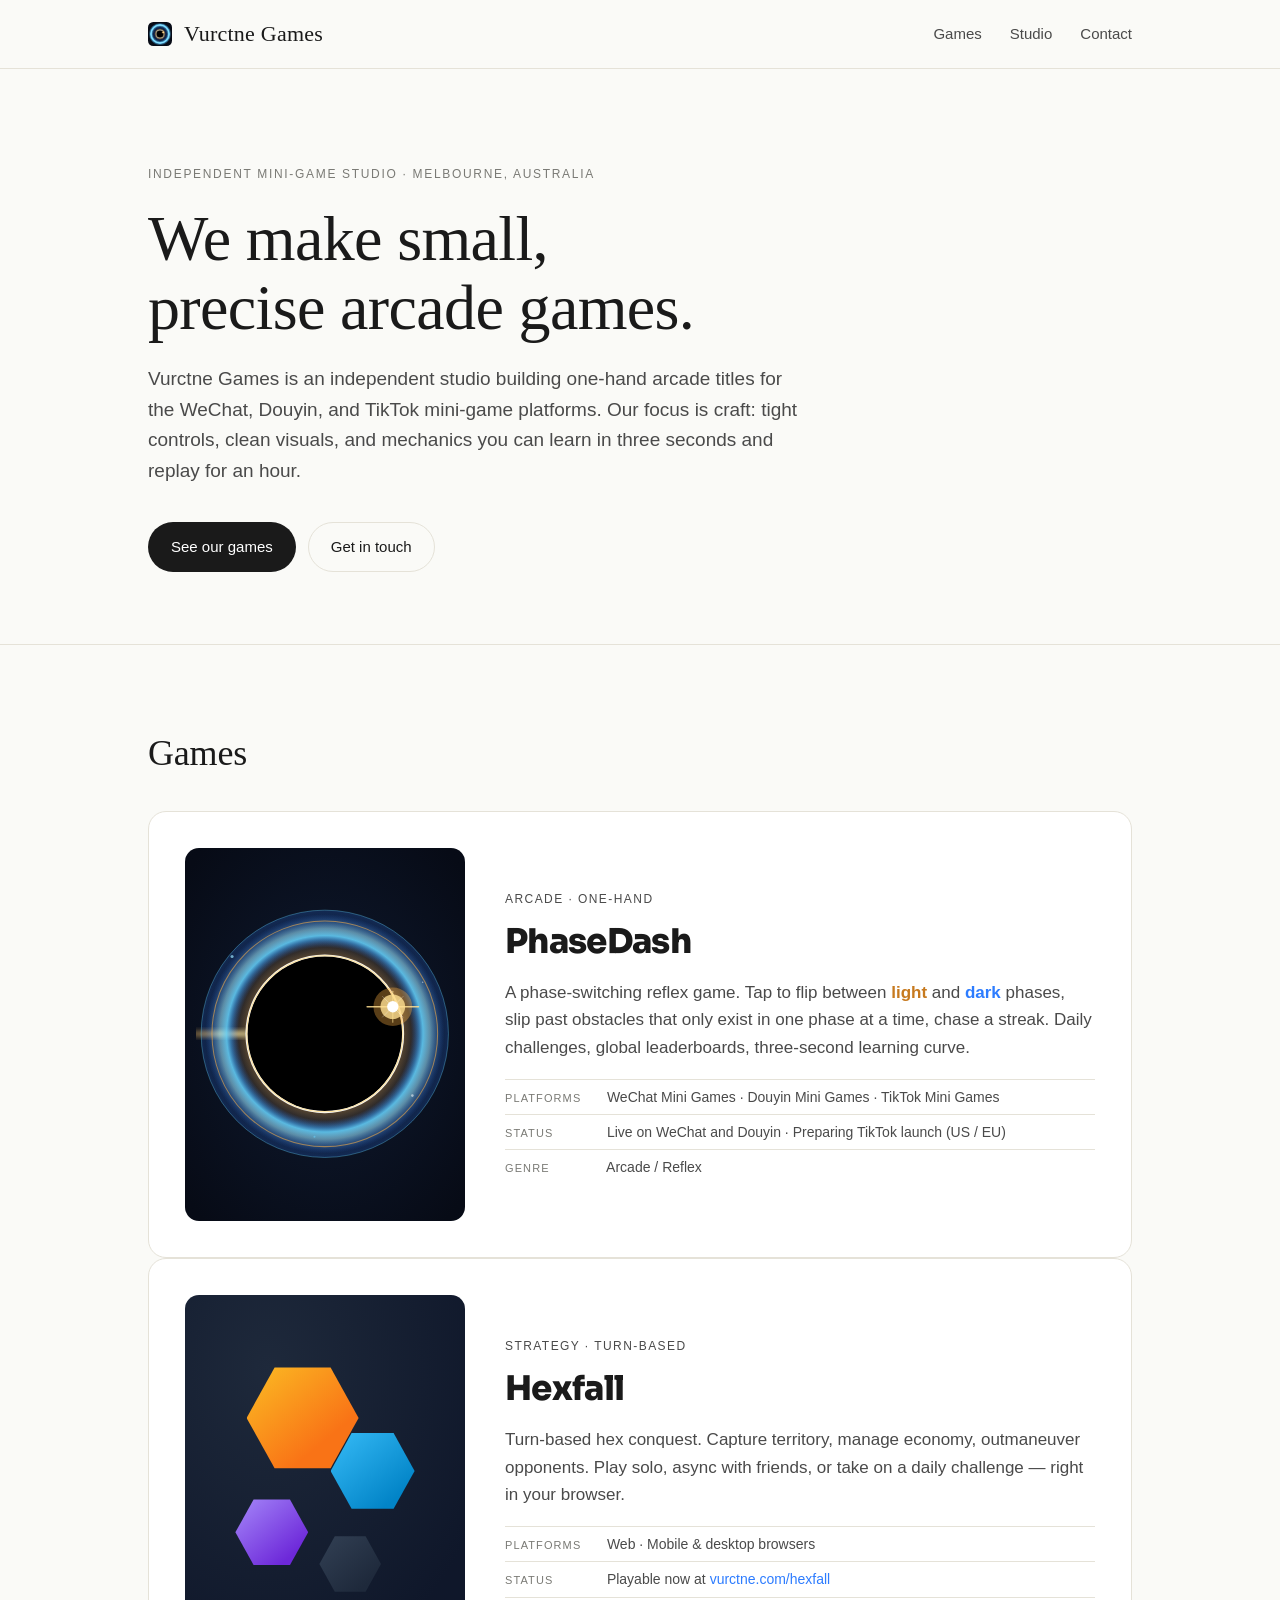
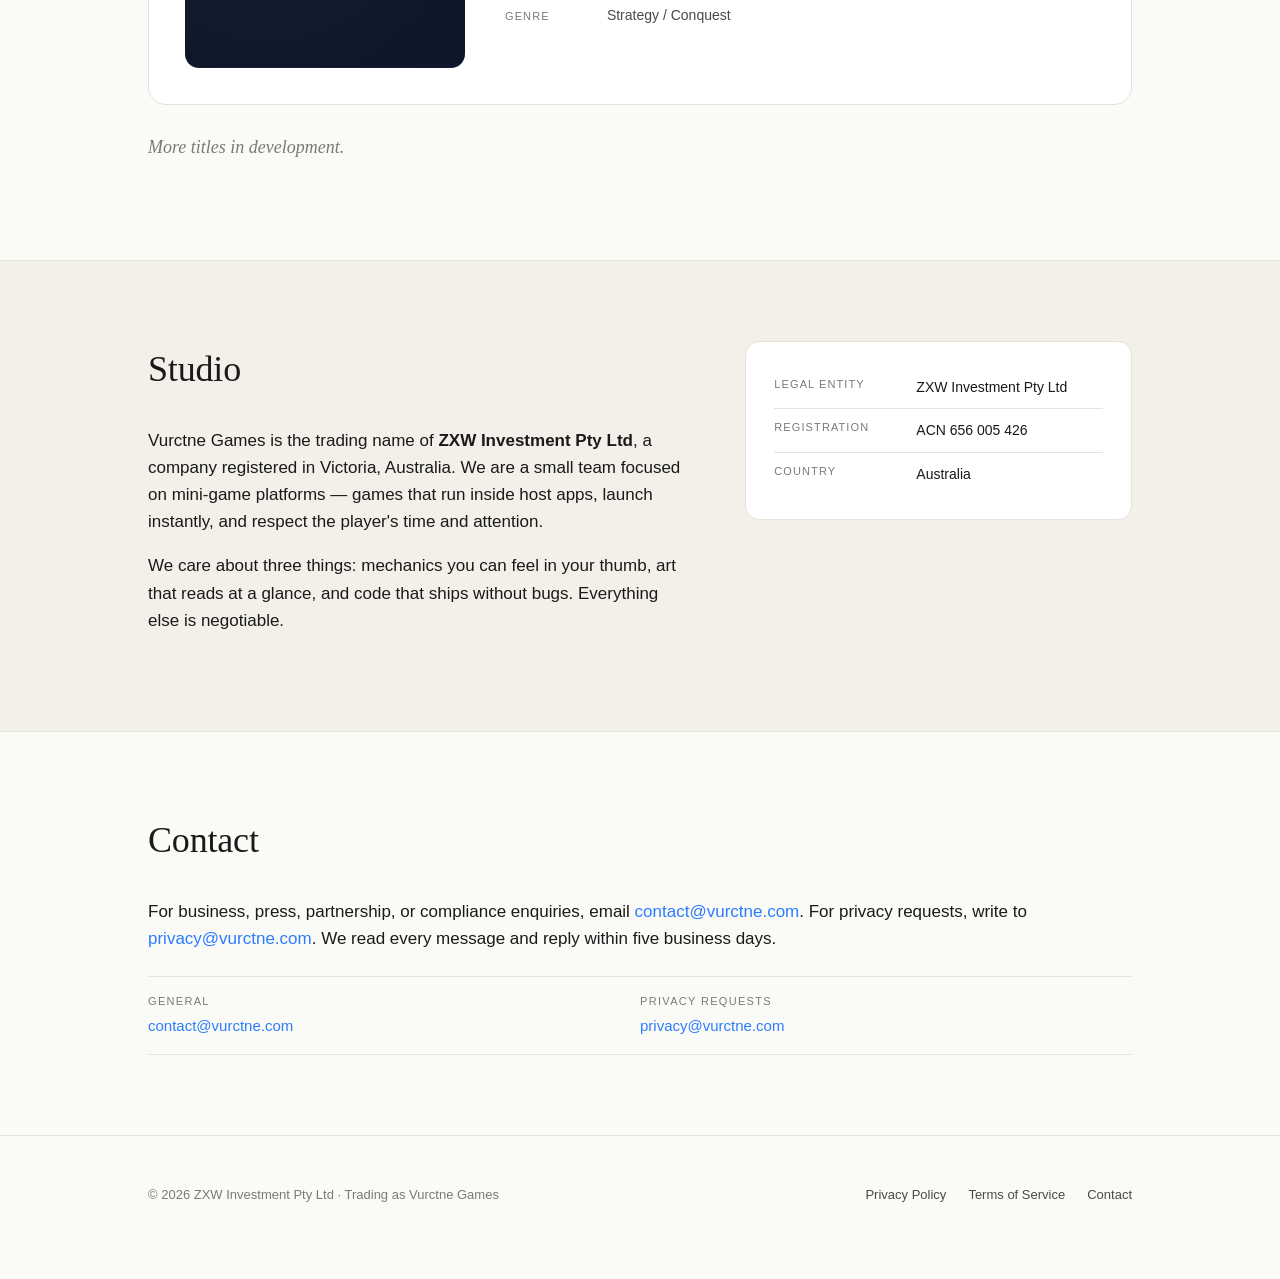
==== commit 6ca9b3ee: "Rework brand mark + favicon to match full Corona reference Previous versions only showed warm corona" ====
--- a/public/index.html
+++ b/public/index.html
@@ -9,7 +9,7 @@
 <link rel="preconnect" href="https://fonts.googleapis.com">
 <link rel="preconnect" href="https://fonts.gstatic.com" crossorigin>
 <link href="https://fonts.googleapis.com/css2?family=Sora:wght@600;700;800&display=swap" rel="stylesheet">
-<link rel="icon" href="data:image/svg+xml,%3Csvg xmlns='http://www.w3.org/2000/svg' viewBox='0 0 32 32'%3E%3Crect width='32' height='32' rx='7' fill='%23070B16'/%3E%3Ccircle cx='16' cy='16' r='10' fill='%23FFB347' opacity='0.35'/%3E%3Ccircle cx='16' cy='16' r='8' fill='%23FFB347' opacity='0.65'/%3E%3Ccircle cx='16' cy='16' r='6.2' fill='%23FFFFFF' opacity='0.95'/%3E%3Ccircle cx='16' cy='16' r='6' fill='%23000'/%3E%3Ccircle cx='16' cy='16' r='6' fill='none' stroke='%23FFE092' stroke-width='0.4'/%3E%3C/svg%3E" />
+<link rel="icon" href="data:image/svg+xml,%3Csvg xmlns='http://www.w3.org/2000/svg' viewBox='0 0 32 32'%3E%3Crect width='32' height='32' rx='7' fill='%23070B16'/%3E%3Ccircle cx='16' cy='16' r='14' fill='%232D7CFF' opacity='0.22'/%3E%3Ccircle cx='16' cy='16' r='12' fill='none' stroke='%2367D5FF' stroke-opacity='0.3' stroke-width='5'/%3E%3Ccircle cx='16' cy='16' r='12' fill='none' stroke='%2367D5FF' stroke-opacity='0.9' stroke-width='2.6'/%3E%3Ccircle cx='16' cy='16' r='12' fill='none' stroke='%239AE6FF' stroke-opacity='1' stroke-width='1'/%3E%3Ccircle cx='16' cy='16' r='7' fill='%23FFB347' opacity='0.4'/%3E%3Ccircle cx='16' cy='16' r='5.6' fill='%23FFE092' opacity='0.7'/%3E%3Ccircle cx='16' cy='16' r='5.2' fill='%23FFFFFF' opacity='0.95'/%3E%3Ccircle cx='16' cy='16' r='5' fill='%23000'/%3E%3Ccircle cx='16' cy='16' r='5.1' fill='none' stroke='%23FFE092' stroke-opacity='0.9' stroke-width='0.25'/%3E%3Ccircle cx='20.2' cy='13.8' r='1.6' fill='%23FFB347' opacity='0.55'/%3E%3Ccircle cx='20.2' cy='13.8' r='0.95' fill='%23FFE092'/%3E%3Ccircle cx='20.2' cy='13.8' r='0.45' fill='%23FFFFFF'/%3E%3C/svg%3E" />
 </head>
 <body>
 
--- a/public/styles.css
+++ b/public/styles.css
@@ -70,14 +70,13 @@
   letter-spacing: 0.01em;
 }
 .brand-mark {
-  width: 22px;
-  height: 22px;
-  border-radius: 50%;
-  background:
-    radial-gradient(circle at 35% 35%, var(--accent-warm) 0%, var(--accent-warm) 28%, transparent 30%),
-    radial-gradient(circle at 65% 65%, var(--accent) 0%, var(--accent) 38%, transparent 40%),
-    #1A1A1A;
-  box-shadow: 0 0 0 1px rgba(0,0,0,0.06);
+  width: 24px;
+  height: 24px;
+  flex-shrink: 0;
+  background-image: url("data:image/svg+xml,%3Csvg xmlns='http://www.w3.org/2000/svg' viewBox='0 0 32 32'%3E%3Crect width='32' height='32' rx='7' fill='%23070B16'/%3E%3Ccircle cx='16' cy='16' r='14' fill='%232D7CFF' opacity='0.22'/%3E%3Ccircle cx='16' cy='16' r='12' fill='none' stroke='%2367D5FF' stroke-opacity='0.3' stroke-width='5'/%3E%3Ccircle cx='16' cy='16' r='12' fill='none' stroke='%2367D5FF' stroke-opacity='0.9' stroke-width='2.6'/%3E%3Ccircle cx='16' cy='16' r='12' fill='none' stroke='%239AE6FF' stroke-opacity='1' stroke-width='1'/%3E%3Ccircle cx='16' cy='16' r='7' fill='%23FFB347' opacity='0.4'/%3E%3Ccircle cx='16' cy='16' r='5.6' fill='%23FFE092' opacity='0.7'/%3E%3Ccircle cx='16' cy='16' r='5.2' fill='%23FFFFFF' opacity='0.95'/%3E%3Ccircle cx='16' cy='16' r='5' fill='%23000'/%3E%3Ccircle cx='16' cy='16' r='5.1' fill='none' stroke='%23FFE092' stroke-opacity='0.9' stroke-width='0.25'/%3E%3Ccircle cx='20.2' cy='13.8' r='1.6' fill='%23FFB347' opacity='0.55'/%3E%3Ccircle cx='20.2' cy='13.8' r='0.95' fill='%23FFE092'/%3E%3Ccircle cx='20.2' cy='13.8' r='0.45' fill='%23FFFFFF'/%3E%3C/svg%3E");
+  background-size: contain;
+  background-repeat: no-repeat;
+  background-position: center;
 }
 .site-nav {
   display: inline-flex;
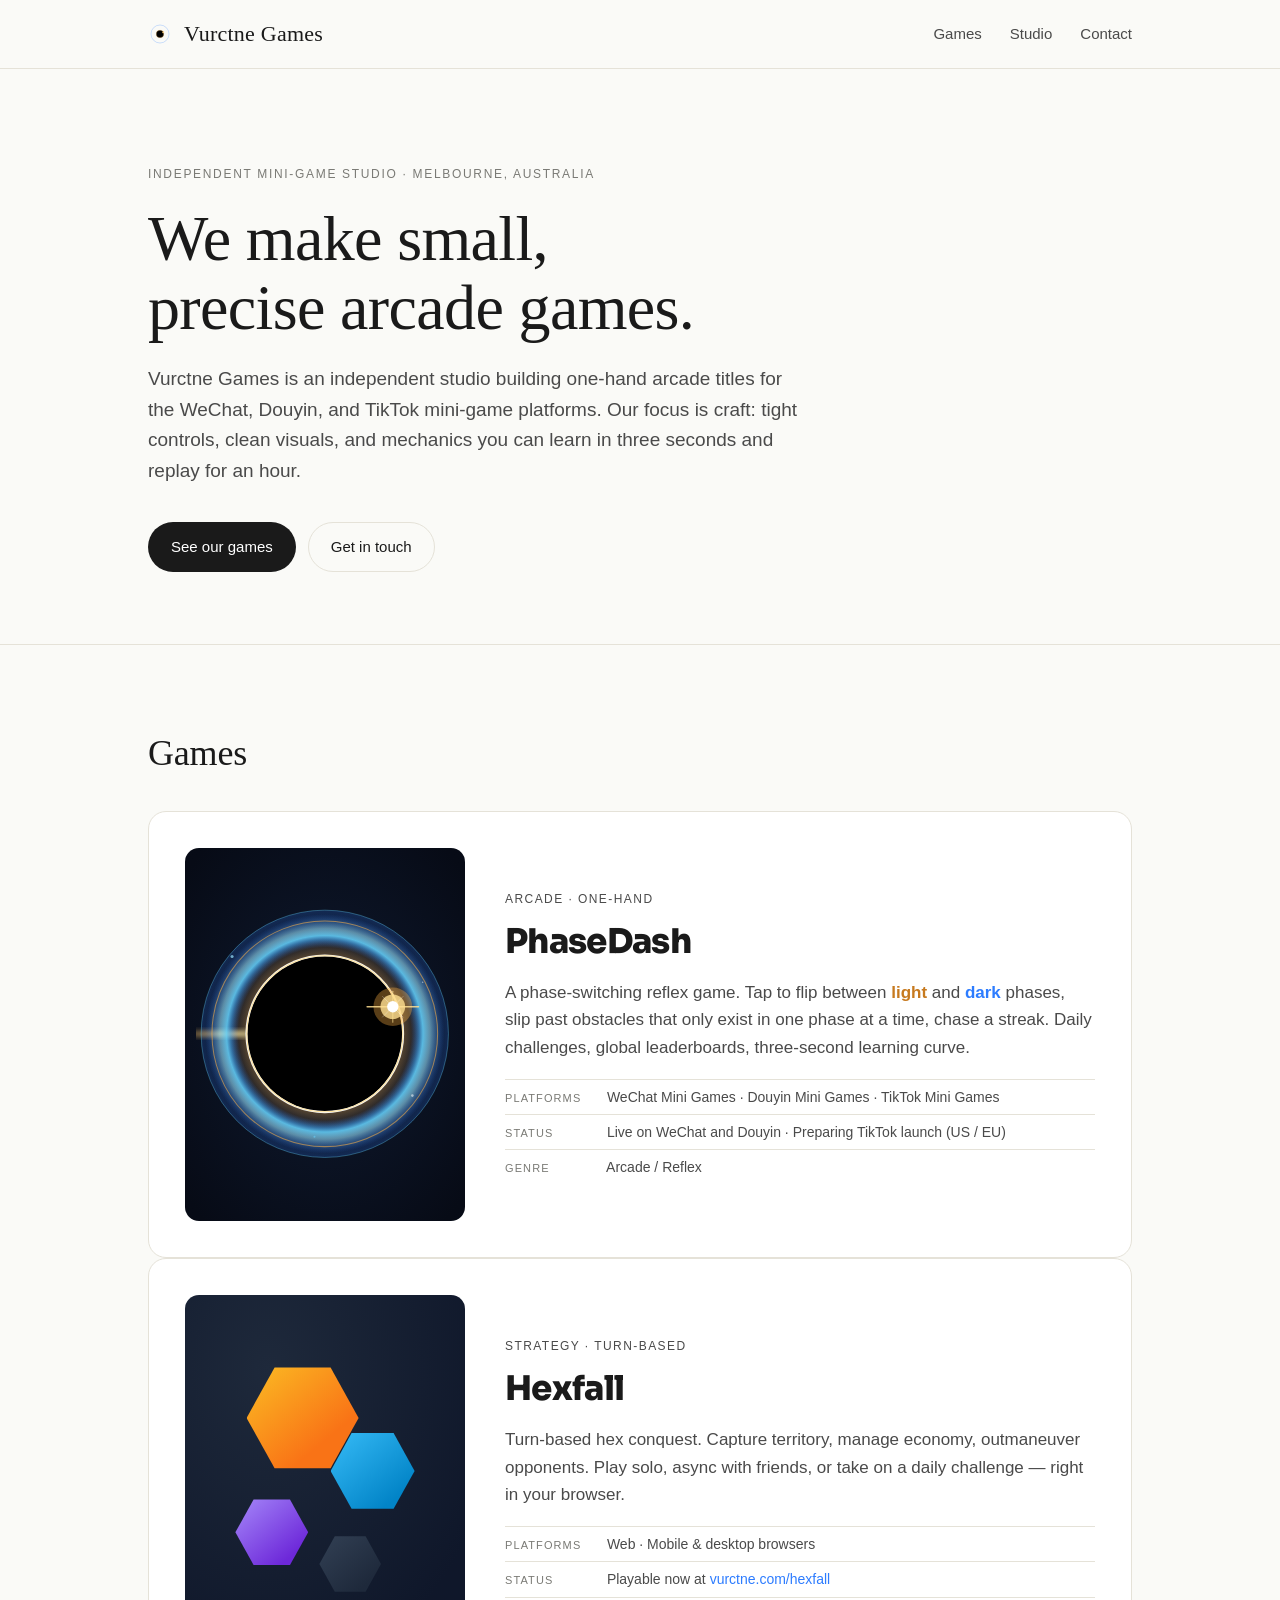
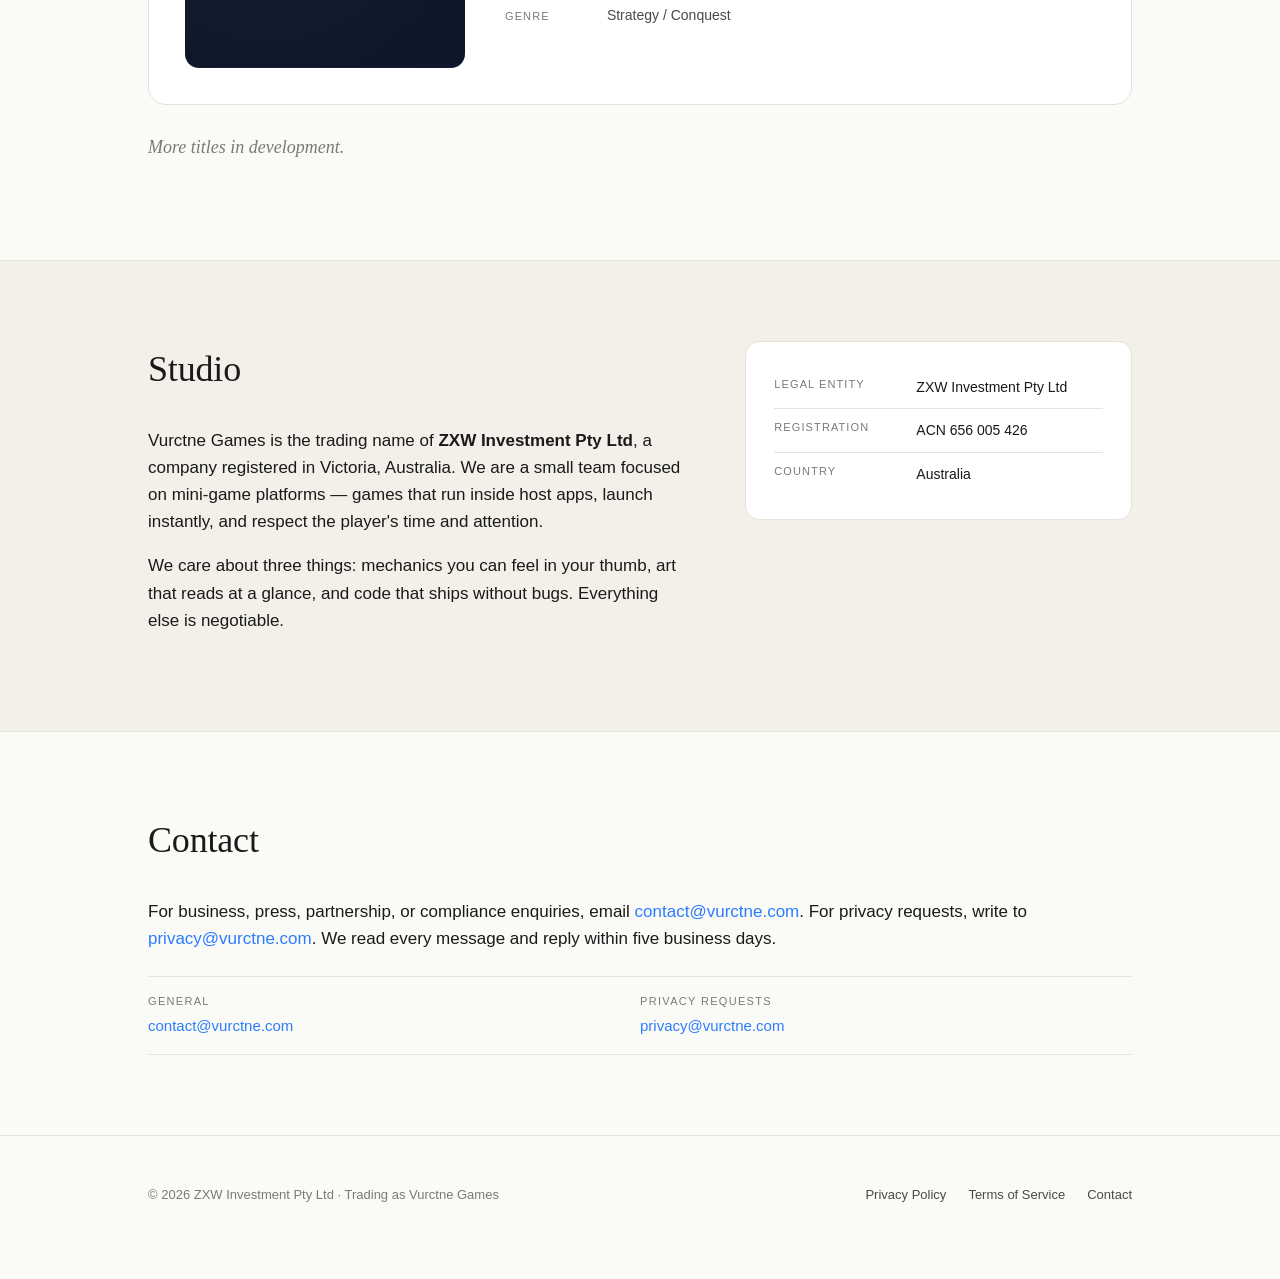
==== commit f988de49: "Dim cool ring; revert header mark to transparent background - Header .brand-mark: drop the dark roun" ====
--- a/public/index.html
+++ b/public/index.html
@@ -9,7 +9,7 @@
 <link rel="preconnect" href="https://fonts.googleapis.com">
 <link rel="preconnect" href="https://fonts.gstatic.com" crossorigin>
 <link href="https://fonts.googleapis.com/css2?family=Sora:wght@600;700;800&display=swap" rel="stylesheet">
-<link rel="icon" href="data:image/svg+xml,%3Csvg xmlns='http://www.w3.org/2000/svg' viewBox='0 0 32 32'%3E%3Crect width='32' height='32' rx='7' fill='%23070B16'/%3E%3Ccircle cx='16' cy='16' r='14' fill='%232D7CFF' opacity='0.22'/%3E%3Ccircle cx='16' cy='16' r='12' fill='none' stroke='%2367D5FF' stroke-opacity='0.3' stroke-width='5'/%3E%3Ccircle cx='16' cy='16' r='12' fill='none' stroke='%2367D5FF' stroke-opacity='0.9' stroke-width='2.6'/%3E%3Ccircle cx='16' cy='16' r='12' fill='none' stroke='%239AE6FF' stroke-opacity='1' stroke-width='1'/%3E%3Ccircle cx='16' cy='16' r='7' fill='%23FFB347' opacity='0.4'/%3E%3Ccircle cx='16' cy='16' r='5.6' fill='%23FFE092' opacity='0.7'/%3E%3Ccircle cx='16' cy='16' r='5.2' fill='%23FFFFFF' opacity='0.95'/%3E%3Ccircle cx='16' cy='16' r='5' fill='%23000'/%3E%3Ccircle cx='16' cy='16' r='5.1' fill='none' stroke='%23FFE092' stroke-opacity='0.9' stroke-width='0.25'/%3E%3Ccircle cx='20.2' cy='13.8' r='1.6' fill='%23FFB347' opacity='0.55'/%3E%3Ccircle cx='20.2' cy='13.8' r='0.95' fill='%23FFE092'/%3E%3Ccircle cx='20.2' cy='13.8' r='0.45' fill='%23FFFFFF'/%3E%3C/svg%3E" />
+<link rel="icon" href="data:image/svg+xml,%3Csvg xmlns='http://www.w3.org/2000/svg' viewBox='0 0 32 32'%3E%3Crect width='32' height='32' rx='7' fill='%23070B16'/%3E%3Ccircle cx='16' cy='16' r='14' fill='%232D7CFF' opacity='0.15'/%3E%3Ccircle cx='16' cy='16' r='12' fill='none' stroke='%2367D5FF' stroke-opacity='0.3' stroke-width='1.6'/%3E%3Ccircle cx='16' cy='16' r='12' fill='none' stroke='%239AE6FF' stroke-opacity='0.45' stroke-width='0.4'/%3E%3Ccircle cx='16' cy='16' r='7' fill='%23FFB347' opacity='0.35'/%3E%3Ccircle cx='16' cy='16' r='5.6' fill='%23FFE092' opacity='0.65'/%3E%3Ccircle cx='16' cy='16' r='5.2' fill='%23FFFFFF' opacity='0.95'/%3E%3Ccircle cx='16' cy='16' r='5' fill='%23000'/%3E%3Ccircle cx='16' cy='16' r='5.1' fill='none' stroke='%23FFE092' stroke-opacity='0.9' stroke-width='0.25'/%3E%3Ccircle cx='20.2' cy='13.8' r='1.6' fill='%23FFB347' opacity='0.55'/%3E%3Ccircle cx='20.2' cy='13.8' r='0.95' fill='%23FFE092'/%3E%3Ccircle cx='20.2' cy='13.8' r='0.45' fill='%23FFFFFF'/%3E%3C/svg%3E" />
 </head>
 <body>
 
--- a/public/styles.css
+++ b/public/styles.css
@@ -73,7 +73,7 @@
   width: 24px;
   height: 24px;
   flex-shrink: 0;
-  background-image: url("data:image/svg+xml,%3Csvg xmlns='http://www.w3.org/2000/svg' viewBox='0 0 32 32'%3E%3Crect width='32' height='32' rx='7' fill='%23070B16'/%3E%3Ccircle cx='16' cy='16' r='14' fill='%232D7CFF' opacity='0.22'/%3E%3Ccircle cx='16' cy='16' r='12' fill='none' stroke='%2367D5FF' stroke-opacity='0.3' stroke-width='5'/%3E%3Ccircle cx='16' cy='16' r='12' fill='none' stroke='%2367D5FF' stroke-opacity='0.9' stroke-width='2.6'/%3E%3Ccircle cx='16' cy='16' r='12' fill='none' stroke='%239AE6FF' stroke-opacity='1' stroke-width='1'/%3E%3Ccircle cx='16' cy='16' r='7' fill='%23FFB347' opacity='0.4'/%3E%3Ccircle cx='16' cy='16' r='5.6' fill='%23FFE092' opacity='0.7'/%3E%3Ccircle cx='16' cy='16' r='5.2' fill='%23FFFFFF' opacity='0.95'/%3E%3Ccircle cx='16' cy='16' r='5' fill='%23000'/%3E%3Ccircle cx='16' cy='16' r='5.1' fill='none' stroke='%23FFE092' stroke-opacity='0.9' stroke-width='0.25'/%3E%3Ccircle cx='20.2' cy='13.8' r='1.6' fill='%23FFB347' opacity='0.55'/%3E%3Ccircle cx='20.2' cy='13.8' r='0.95' fill='%23FFE092'/%3E%3Ccircle cx='20.2' cy='13.8' r='0.45' fill='%23FFFFFF'/%3E%3C/svg%3E");
+  background-image: url("data:image/svg+xml,%3Csvg xmlns='http://www.w3.org/2000/svg' viewBox='0 0 32 32'%3E%3Ccircle cx='16' cy='16' r='12' fill='none' stroke='%232D7CFF' stroke-opacity='0.35' stroke-width='0.9'/%3E%3Ccircle cx='16' cy='16' r='5' fill='%23000'/%3E%3Ccircle cx='16' cy='16' r='5.1' fill='none' stroke='%23FFB347' stroke-opacity='0.95' stroke-width='0.35'/%3E%3Ccircle cx='20.2' cy='13.8' r='1.4' fill='%23FFB347' opacity='0.6'/%3E%3Ccircle cx='20.2' cy='13.8' r='0.85' fill='%23FFE092'/%3E%3Ccircle cx='20.2' cy='13.8' r='0.4' fill='%23FFFFFF'/%3E%3C/svg%3E");
   background-size: contain;
   background-repeat: no-repeat;
   background-position: center;
